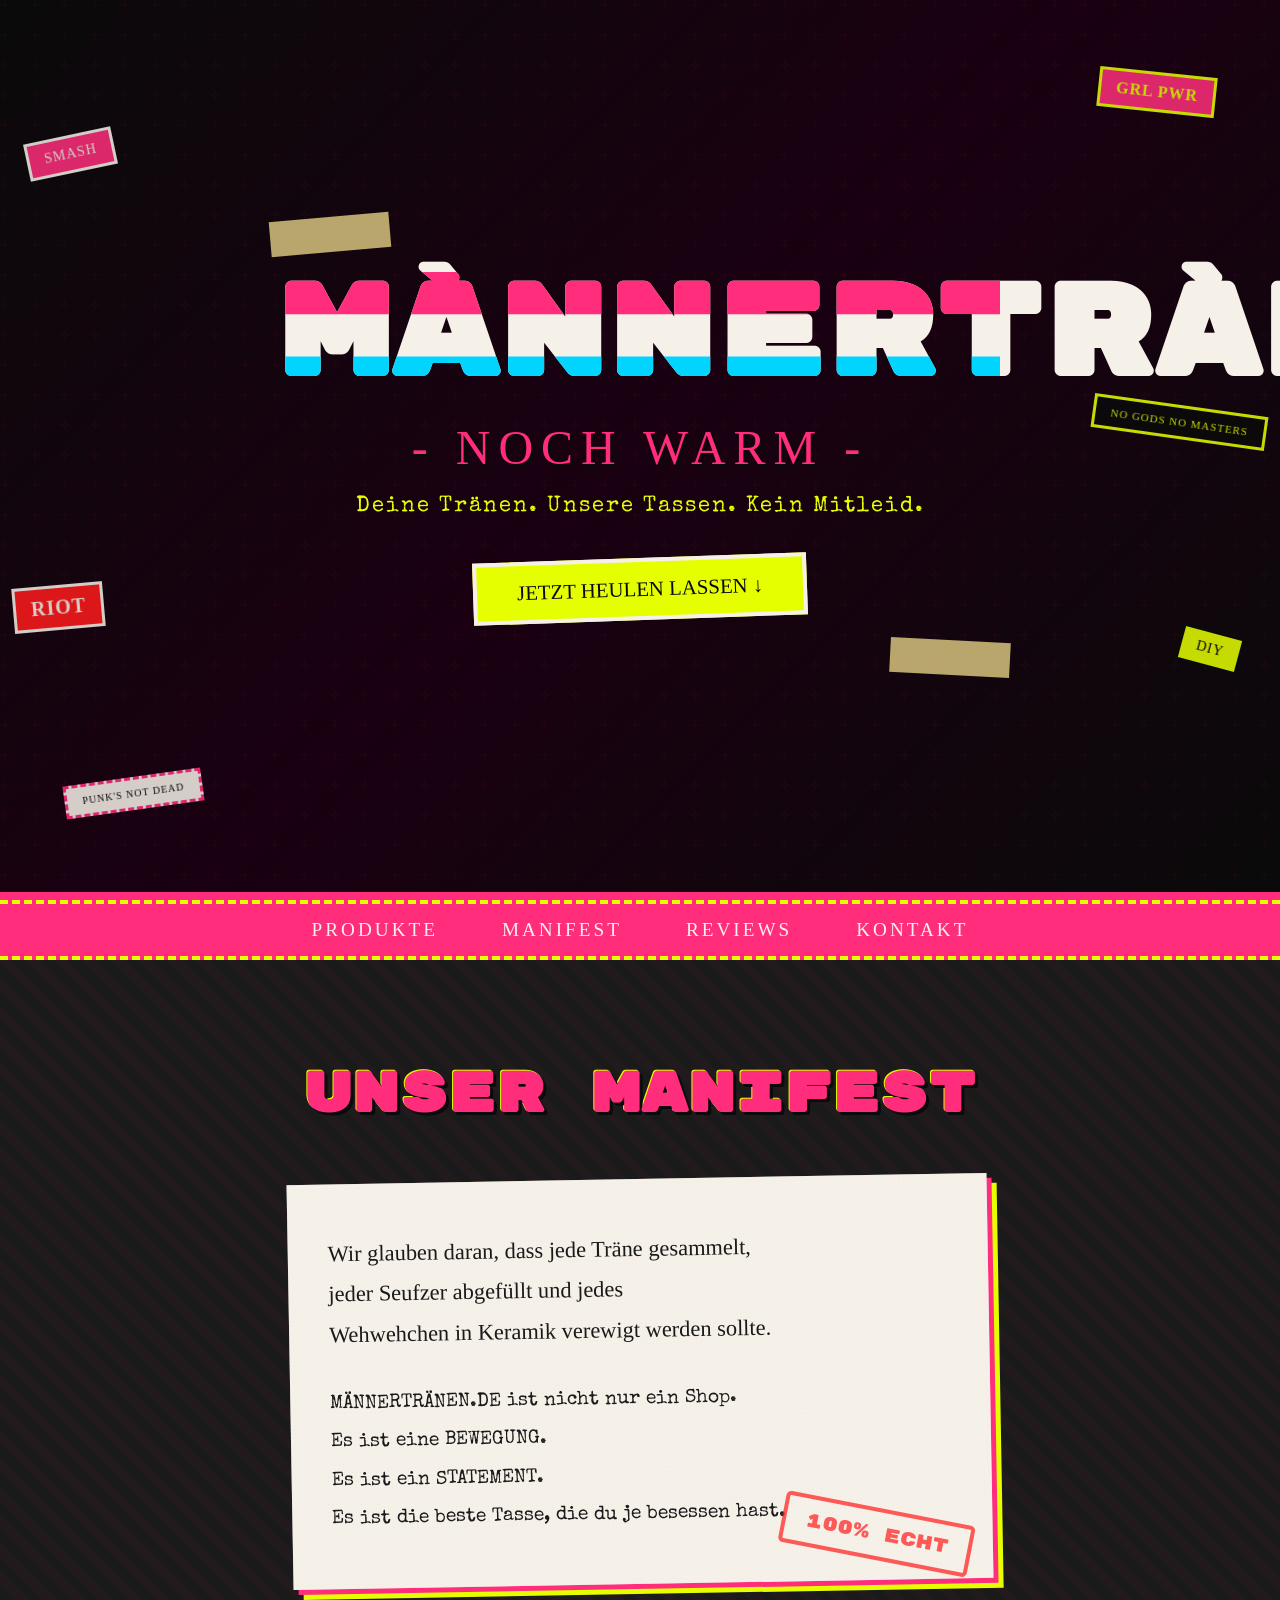
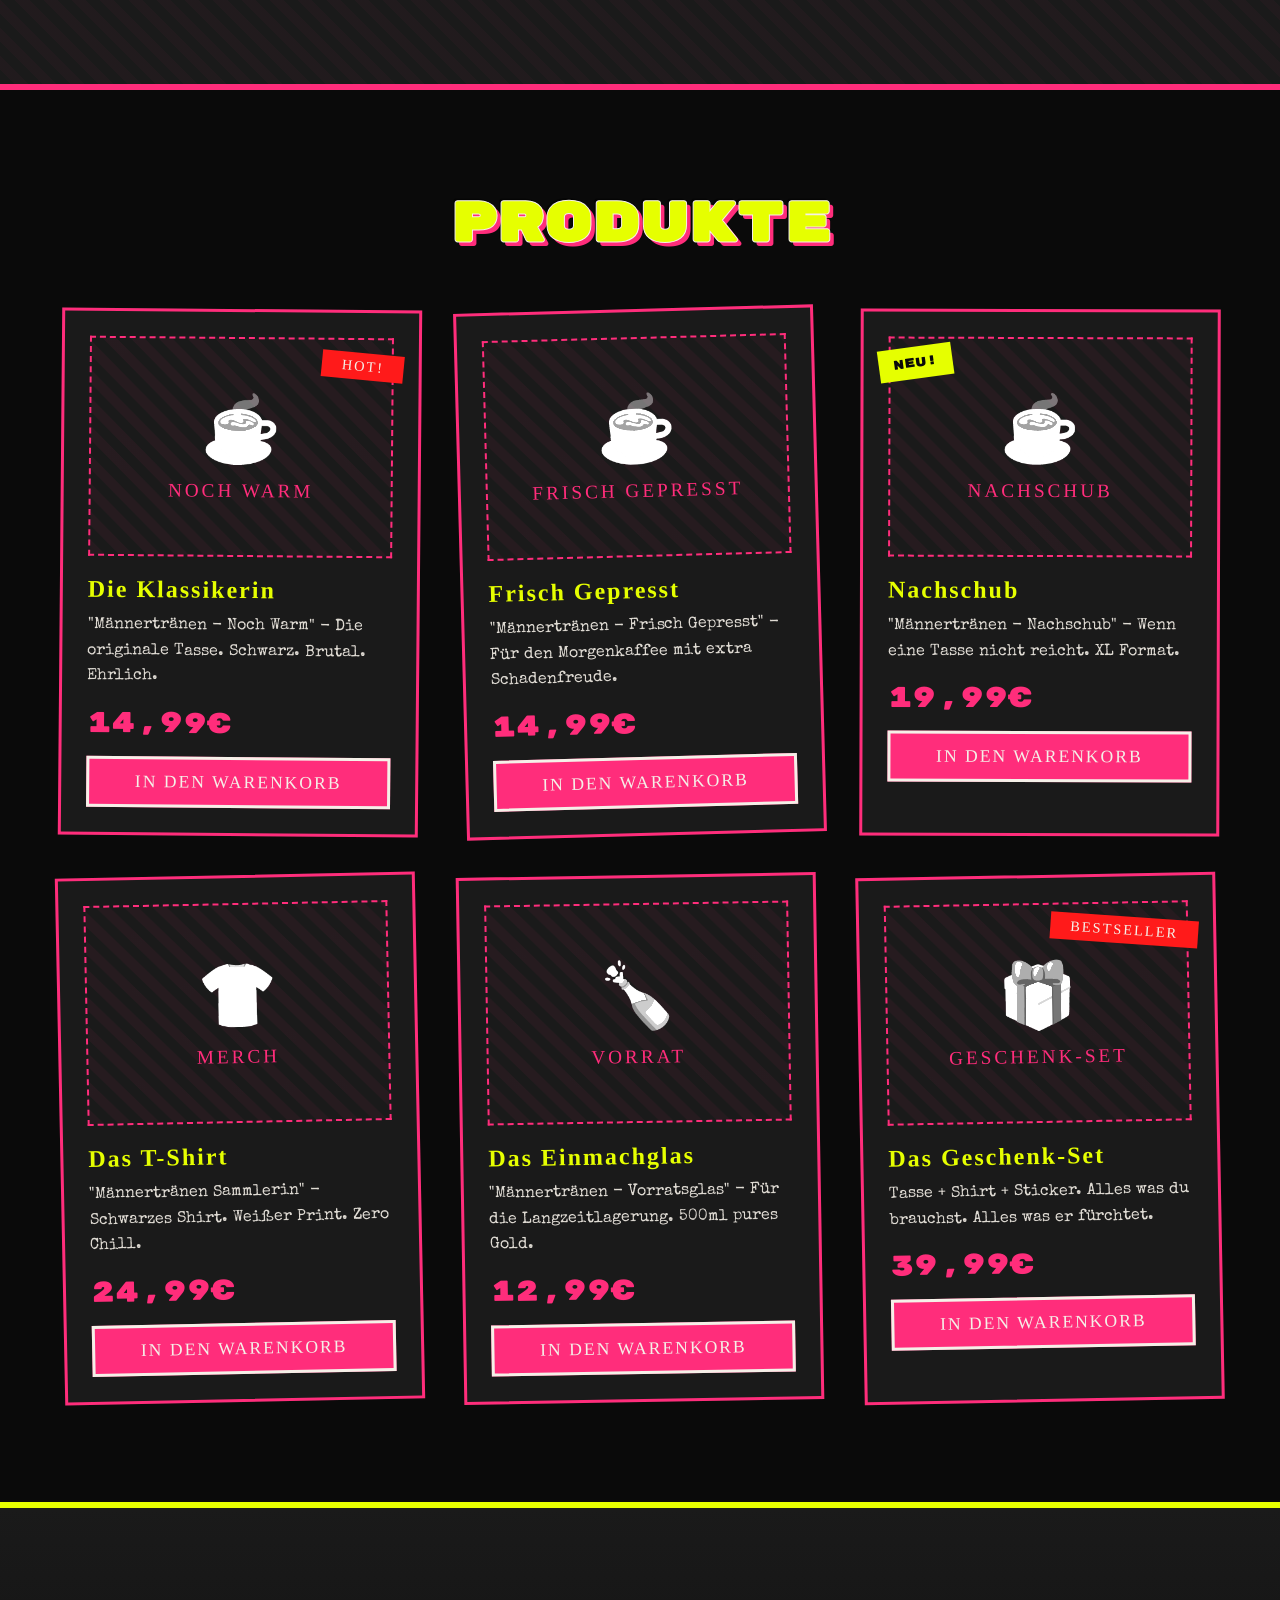
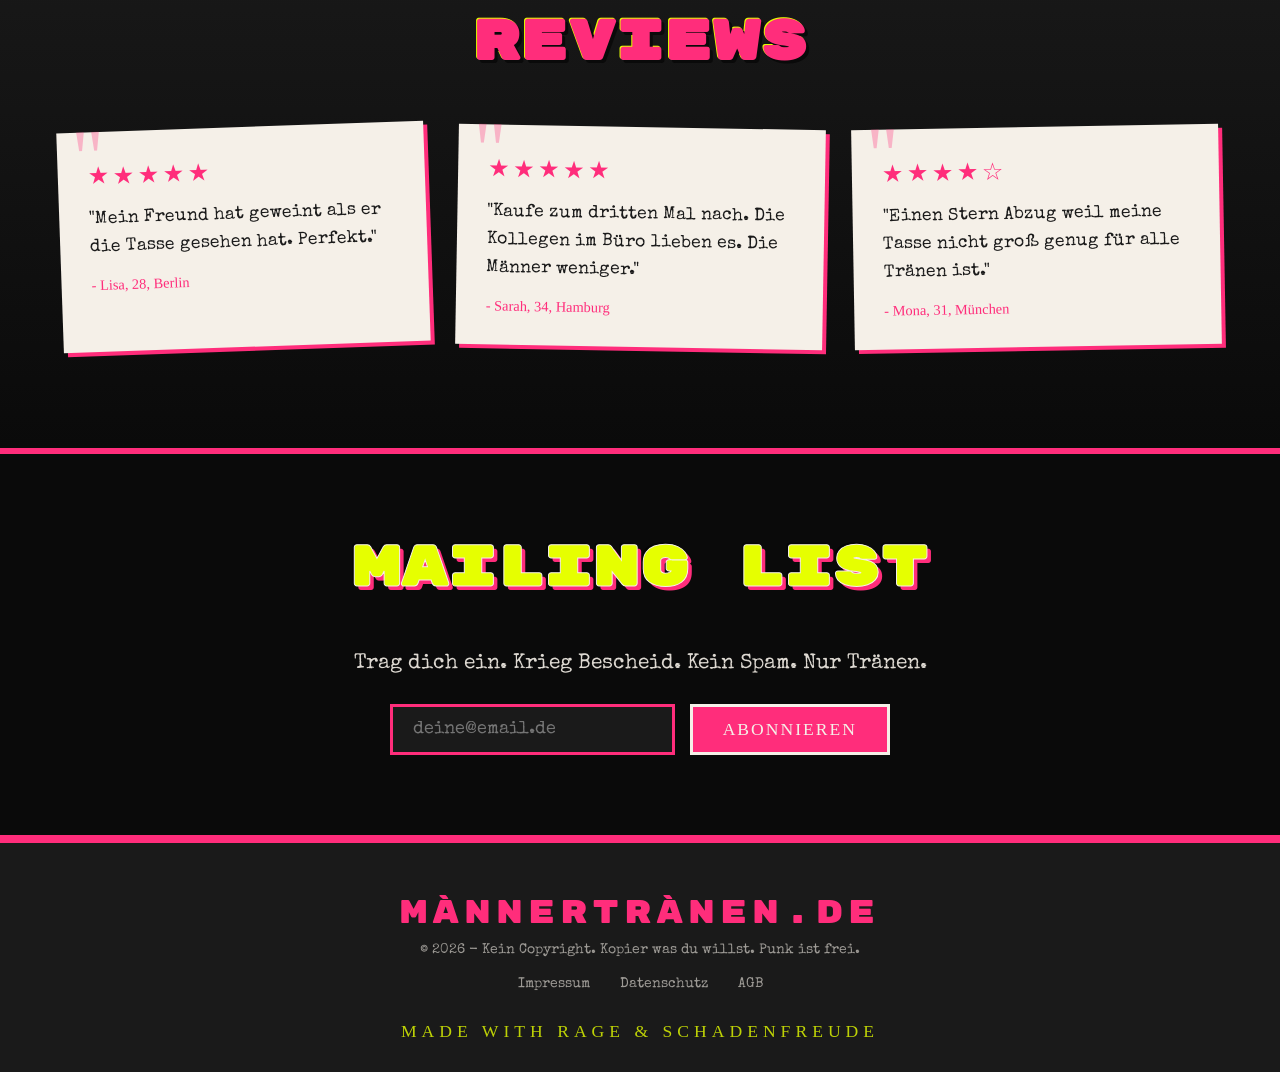
==== index.html @ 4036cd53 "Add Männertränen.de punk/Riot Grrrl style landing page Complete single-page website with: - Glitch-e" ====
<!DOCTYPE html>
<html lang="de">
<head>
    <meta charset="UTF-8">
    <meta name="viewport" content="width=device-width, initial-scale=1.0">
    <title>MÄNNERTRÄNEN.DE - Noch Warm</title>
    <link rel="stylesheet" href="style.css">
    <link rel="preconnect" href="https://fonts.googleapis.com">
    <link rel="preconnect" href="https://fonts.gstatic.com" crossorigin>
    <link href="https://fonts.googleapis.com/css2?family=Permanent+Marker&family=Special+Elite&family=Rubik+Mono+One&display=swap" rel="stylesheet">
</head>
<body>
    <!-- RIOT GRRRL ZINE-STYLE STICKERS scattered around -->
    <div class="sticker sticker-1" aria-hidden="true">SMASH</div>
    <div class="sticker sticker-2" aria-hidden="true">NO GODS NO MASTERS</div>
    <div class="sticker sticker-3" aria-hidden="true">RIOT</div>
    <div class="sticker sticker-4" aria-hidden="true">DIY</div>
    <div class="sticker sticker-5" aria-hidden="true">PUNK'S NOT DEAD</div>
    <div class="sticker sticker-6" aria-hidden="true">GRL PWR</div>

    <!-- HEADER -->
    <header class="hero">
        <div class="hero-inner">
            <div class="tape tape-left" aria-hidden="true"></div>
            <div class="tape tape-right" aria-hidden="true"></div>
            <h1 class="glitch" data-text="MÄNNERTRÄNEN">MÄNNERTRÄNEN</h1>
            <p class="tagline">- NOCH WARM -</p>
            <p class="subtitle">Deine Tränen. Unsere Tassen. Kein Mitleid.</p>
            <a href="#produkte" class="cta-btn">JETZT HEULEN LASSEN &darr;</a>
        </div>
    </header>

    <!-- NAV -->
    <nav class="punk-nav">
        <ul>
            <li><a href="#produkte">PRODUKTE</a></li>
            <li><a href="#manifest">MANIFEST</a></li>
            <li><a href="#reviews">REVIEWS</a></li>
            <li><a href="#kontakt">KONTAKT</a></li>
        </ul>
    </nav>

    <!-- MANIFEST -->
    <section id="manifest" class="manifest-section">
        <div class="container">
            <h2 class="section-title torn">UNSER MANIFEST</h2>
            <div class="zine-page">
                <p class="handwritten">Wir glauben daran, dass jede Träne gesammelt,<br>
                jeder Seufzer abgefüllt und jedes<br>
                Wehwehchen in Keramik verewigt werden sollte.</p>
                <p class="typewriter">MÄNNERTRÄNEN.DE ist nicht nur ein Shop.<br>
                Es ist eine BEWEGUNG.<br>
                Es ist ein STATEMENT.<br>
                Es ist die beste Tasse, die du je besessen hast.</p>
                <div class="stamp" aria-hidden="true">100% ECHT</div>
            </div>
        </div>
    </section>

    <!-- PRODUKTE -->
    <section id="produkte" class="products-section">
        <div class="container">
            <h2 class="section-title spray">PRODUKTE</h2>
            <div class="product-grid">

                <!-- Product 1 -->
                <div class="product-card">
                    <div class="product-img-wrapper">
                        <div class="product-placeholder mug-1">
                            <span class="mug-icon">&#9749;</span>
                            <span class="mug-label">NOCH WARM</span>
                        </div>
                        <div class="sold-tape" aria-hidden="true">HOT!</div>
                    </div>
                    <h3>Die Klassikerin</h3>
                    <p class="product-desc">"Männertränen - Noch Warm" - Die originale Tasse. Schwarz. Brutal. Ehrlich.</p>
                    <p class="price">14,99&euro;</p>
                    <button class="buy-btn">IN DEN WARENKORB</button>
                </div>

                <!-- Product 2 -->
                <div class="product-card">
                    <div class="product-img-wrapper">
                        <div class="product-placeholder mug-2">
                            <span class="mug-icon">&#9749;</span>
                            <span class="mug-label">FRISCH GEPRESST</span>
                        </div>
                    </div>
                    <h3>Frisch Gepresst</h3>
                    <p class="product-desc">"Männertränen - Frisch Gepresst" - Für den Morgenkaffee mit extra Schadenfreude.</p>
                    <p class="price">14,99&euro;</p>
                    <button class="buy-btn">IN DEN WARENKORB</button>
                </div>

                <!-- Product 3 -->
                <div class="product-card">
                    <div class="product-img-wrapper">
                        <div class="product-placeholder mug-3">
                            <span class="mug-icon">&#9749;</span>
                            <span class="mug-label">NACHSCHUB</span>
                        </div>
                        <div class="new-badge" aria-hidden="true">NEU!</div>
                    </div>
                    <h3>Nachschub</h3>
                    <p class="product-desc">"Männertränen - Nachschub" - Wenn eine Tasse nicht reicht. XL Format.</p>
                    <p class="price">19,99&euro;</p>
                    <button class="buy-btn">IN DEN WARENKORB</button>
                </div>

                <!-- Product 4 -->
                <div class="product-card">
                    <div class="product-img-wrapper">
                        <div class="product-placeholder mug-4">
                            <span class="mug-icon">&#128085;</span>
                            <span class="mug-label">MERCH</span>
                        </div>
                    </div>
                    <h3>Das T-Shirt</h3>
                    <p class="product-desc">"Männertränen Sammlerin" - Schwarzes Shirt. Weißer Print. Zero Chill.</p>
                    <p class="price">24,99&euro;</p>
                    <button class="buy-btn">IN DEN WARENKORB</button>
                </div>

                <!-- Product 5 -->
                <div class="product-card">
                    <div class="product-img-wrapper">
                        <div class="product-placeholder mug-5">
                            <span class="mug-icon">&#127870;</span>
                            <span class="mug-label">VORRAT</span>
                        </div>
                    </div>
                    <h3>Das Einmachglas</h3>
                    <p class="product-desc">"Männertränen - Vorratsglas" - Für die Langzeitlagerung. 500ml pures Gold.</p>
                    <p class="price">12,99&euro;</p>
                    <button class="buy-btn">IN DEN WARENKORB</button>
                </div>

                <!-- Product 6 -->
                <div class="product-card">
                    <div class="product-img-wrapper">
                        <div class="product-placeholder mug-6">
                            <span class="mug-icon">&#127873;</span>
                            <span class="mug-label">GESCHENK-SET</span>
                        </div>
                        <div class="sold-tape" aria-hidden="true">BESTSELLER</div>
                    </div>
                    <h3>Das Geschenk-Set</h3>
                    <p class="product-desc">Tasse + Shirt + Sticker. Alles was du brauchst. Alles was er fürchtet.</p>
                    <p class="price">39,99&euro;</p>
                    <button class="buy-btn">IN DEN WARENKORB</button>
                </div>

            </div>
        </div>
    </section>

    <!-- REVIEWS -->
    <section id="reviews" class="reviews-section">
        <div class="container">
            <h2 class="section-title torn">REVIEWS</h2>
            <div class="reviews-grid">
                <div class="review-card">
                    <div class="review-stars">&#9733;&#9733;&#9733;&#9733;&#9733;</div>
                    <p class="review-text">"Mein Freund hat geweint als er die Tasse gesehen hat. Perfekt."</p>
                    <p class="review-author">- Lisa, 28, Berlin</p>
                </div>
                <div class="review-card">
                    <div class="review-stars">&#9733;&#9733;&#9733;&#9733;&#9733;</div>
                    <p class="review-text">"Kaufe zum dritten Mal nach. Die Kollegen im Büro lieben es. Die Männer weniger."</p>
                    <p class="review-author">- Sarah, 34, Hamburg</p>
                </div>
                <div class="review-card">
                    <div class="review-stars">&#9733;&#9733;&#9733;&#9733;&#9734;</div>
                    <p class="review-text">"Einen Stern Abzug weil meine Tasse nicht groß genug für alle Tränen ist."</p>
                    <p class="review-author">- Mona, 31, München</p>
                </div>
            </div>
        </div>
    </section>

    <!-- NEWSLETTER / KONTAKT -->
    <section id="kontakt" class="contact-section">
        <div class="container">
            <h2 class="section-title spray">MAILING LIST</h2>
            <p class="contact-text">Trag dich ein. Krieg Bescheid. Kein Spam. Nur Tränen.</p>
            <form class="newsletter-form" onsubmit="event.preventDefault(); alert('Willkommen im Club der Tränensammlerinnen!');">
                <input type="email" placeholder="deine@email.de" required>
                <button type="submit" class="buy-btn">ABONNIEREN</button>
            </form>
        </div>
    </section>

    <!-- FOOTER -->
    <footer class="punk-footer">
        <div class="container">
            <p class="footer-logo">MÄNNERTRÄNEN.DE</p>
            <p class="footer-copy">&copy; 2026 - Kein Copyright. Kopier was du willst. Punk ist frei.</p>
            <div class="footer-links">
                <a href="#">Impressum</a>
                <a href="#">Datenschutz</a>
                <a href="#">AGB</a>
            </div>
            <p class="footer-slogan">MADE WITH RAGE & SCHADENFREUDE</p>
        </div>
    </footer>

    <script src="script.js"></script>
</body>
</html>
---- style.css ----
/* ======================================
   MÄNNERTRÄNEN.DE - RIOT GRRRL / PUNK STYLE
   ====================================== */

/* --- RESET & BASE --- */
*, *::before, *::after {
    margin: 0;
    padding: 0;
    box-sizing: border-box;
}

:root {
    --black: #0a0a0a;
    --white: #f5f0e8;
    --hot-pink: #ff2d7b;
    --neon-yellow: #e6ff00;
    --electric-blue: #00d4ff;
    --red: #ff1a1a;
    --paper: #f5f0e8;
    --ink: #1a1a1a;
    --tape-color: rgba(255, 235, 150, 0.7);
}

html {
    scroll-behavior: smooth;
}

body {
    font-family: 'Special Elite', 'Courier New', monospace;
    background-color: var(--black);
    color: var(--white);
    overflow-x: hidden;
    cursor: crosshair;
    background-image:
        repeating-linear-gradient(
            0deg,
            transparent,
            transparent 50px,
            rgba(255, 255, 255, 0.015) 50px,
            rgba(255, 255, 255, 0.015) 51px
        ),
        repeating-linear-gradient(
            90deg,
            transparent,
            transparent 50px,
            rgba(255, 255, 255, 0.015) 50px,
            rgba(255, 255, 255, 0.015) 51px
        );
}

.container {
    max-width: 1200px;
    margin: 0 auto;
    padding: 0 20px;
}

/* --- SCATTERED STICKERS --- */
.sticker {
    position: fixed;
    font-family: 'Permanent Marker', cursive;
    font-size: 14px;
    padding: 8px 15px;
    z-index: 1000;
    pointer-events: none;
    transform: rotate(var(--rot));
    opacity: 0.85;
    text-transform: uppercase;
    letter-spacing: 1px;
}

.sticker-1 {
    top: 15%;
    left: 2%;
    --rot: -12deg;
    background: var(--hot-pink);
    color: var(--white);
    border: 3px solid var(--white);
}

.sticker-2 {
    top: 45%;
    right: 1%;
    --rot: 8deg;
    background: var(--black);
    color: var(--neon-yellow);
    border: 3px solid var(--neon-yellow);
    font-size: 11px;
}

.sticker-3 {
    bottom: 30%;
    left: 1%;
    --rot: -5deg;
    background: var(--red);
    color: var(--white);
    border: 3px solid var(--white);
    font-size: 20px;
    font-weight: bold;
}

.sticker-4 {
    top: 70%;
    right: 3%;
    --rot: 15deg;
    background: var(--neon-yellow);
    color: var(--black);
    border: 3px solid var(--black);
}

.sticker-5 {
    bottom: 10%;
    left: 5%;
    --rot: -8deg;
    background: var(--white);
    color: var(--black);
    border: 3px dashed var(--hot-pink);
    font-size: 10px;
}

.sticker-6 {
    top: 8%;
    right: 5%;
    --rot: 6deg;
    background: var(--hot-pink);
    color: var(--neon-yellow);
    border: 3px solid var(--neon-yellow);
    font-size: 16px;
    font-weight: bold;
}

@media (max-width: 768px) {
    .sticker {
        display: none;
    }
}

/* --- HERO --- */
.hero {
    min-height: 100vh;
    display: flex;
    align-items: center;
    justify-content: center;
    text-align: center;
    position: relative;
    background:
        linear-gradient(135deg, var(--black) 0%, #1a0011 50%, var(--black) 100%);
    border-bottom: 8px solid var(--hot-pink);
}

.hero::before {
    content: '';
    position: absolute;
    top: 0;
    left: 0;
    right: 0;
    bottom: 0;
    background-image: url("data:image/svg+xml,%3Csvg width='60' height='60' viewBox='0 0 60 60' xmlns='http://www.w3.org/2000/svg'%3E%3Cg fill='none' fill-rule='evenodd'%3E%3Cg fill='%23ff2d7b' fill-opacity='0.06'%3E%3Cpath d='M36 34v-4h-2v4h-4v2h4v4h2v-4h4v-2h-4zm0-30V0h-2v4h-4v2h4v4h2V6h4V4h-4zM6 34v-4H4v4H0v2h4v4h2v-4h4v-2H6zM6 4V0H4v4H0v2h4v4h2V6h4V4H6z'/%3E%3C/g%3E%3C/g%3E%3C/svg%3E");
    opacity: 0.5;
}

.hero-inner {
    position: relative;
    z-index: 2;
    padding: 40px;
    max-width: 800px;
}

/* Tape decoration */
.tape {
    position: absolute;
    width: 120px;
    height: 35px;
    background: var(--tape-color);
    z-index: 3;
}

.tape-left {
    top: -15px;
    left: 30px;
    transform: rotate(-5deg);
}

.tape-right {
    bottom: -15px;
    right: 30px;
    transform: rotate(3deg);
}

/* Glitch effect for main title */
.glitch {
    font-family: 'Rubik Mono One', monospace;
    font-size: clamp(3rem, 10vw, 8rem);
    color: var(--white);
    text-transform: uppercase;
    position: relative;
    line-height: 1;
    margin-bottom: 20px;
    animation: glitch-shake 3s infinite;
}

.glitch::before,
.glitch::after {
    content: attr(data-text);
    position: absolute;
    top: 0;
    left: 0;
    width: 100%;
    height: 100%;
}

.glitch::before {
    color: var(--hot-pink);
    animation: glitch-1 2s infinite linear;
    clip-path: polygon(0 0, 100% 0, 100% 33%, 0 33%);
}

.glitch::after {
    color: var(--electric-blue);
    animation: glitch-2 2s infinite linear;
    clip-path: polygon(0 66%, 100% 66%, 100% 100%, 0 100%);
}

@keyframes glitch-shake {
    0%, 93%, 100% { transform: translate(0); }
    94% { transform: translate(-3px, 2px); }
    95% { transform: translate(3px, -2px); }
    96% { transform: translate(-2px, -1px); }
    97% { transform: translate(2px, 1px); }
}

@keyframes glitch-1 {
    0%, 89%, 100% { transform: translate(0); }
    90% { transform: translate(-4px, -2px); }
    92% { transform: translate(4px, 2px); }
    94% { transform: translate(-2px, 1px); }
}

@keyframes glitch-2 {
    0%, 91%, 100% { transform: translate(0); }
    92% { transform: translate(3px, 1px); }
    94% { transform: translate(-3px, -1px); }
    96% { transform: translate(2px, -2px); }
}

.tagline {
    font-family: 'Permanent Marker', cursive;
    font-size: clamp(1.5rem, 5vw, 3rem);
    color: var(--hot-pink);
    letter-spacing: 8px;
    margin-bottom: 20px;
    text-shadow: 3px 3px 0 var(--black);
}

.subtitle {
    font-family: 'Special Elite', monospace;
    font-size: clamp(1rem, 2.5vw, 1.4rem);
    color: var(--neon-yellow);
    margin-bottom: 40px;
    letter-spacing: 2px;
}

.cta-btn {
    display: inline-block;
    font-family: 'Permanent Marker', cursive;
    font-size: 1.3rem;
    color: var(--black);
    background: var(--neon-yellow);
    padding: 15px 40px;
    text-decoration: none;
    border: 4px solid var(--white);
    transform: rotate(-2deg);
    transition: all 0.2s ease;
    position: relative;
}

.cta-btn:hover {
    background: var(--hot-pink);
    color: var(--white);
    transform: rotate(1deg) scale(1.05);
    border-color: var(--neon-yellow);
}

/* --- PUNK NAV --- */
.punk-nav {
    background: var(--hot-pink);
    border-top: 4px dashed var(--neon-yellow);
    border-bottom: 4px dashed var(--neon-yellow);
    padding: 15px 0;
    position: sticky;
    top: 0;
    z-index: 999;
}

.punk-nav ul {
    display: flex;
    justify-content: center;
    gap: 30px;
    list-style: none;
    flex-wrap: wrap;
}

.punk-nav a {
    font-family: 'Permanent Marker', cursive;
    font-size: 1.2rem;
    color: var(--white);
    text-decoration: none;
    letter-spacing: 3px;
    padding: 5px 15px;
    border: 2px solid transparent;
    transition: all 0.2s;
}

.punk-nav a:hover {
    border: 2px solid var(--neon-yellow);
    background: var(--black);
    transform: rotate(-3deg);
}

/* --- SECTION TITLES --- */
.section-title {
    font-family: 'Rubik Mono One', monospace;
    font-size: clamp(2rem, 5vw, 3.5rem);
    text-align: center;
    margin-bottom: 50px;
    text-transform: uppercase;
    position: relative;
    display: inline-block;
    width: 100%;
}

.section-title.torn {
    color: var(--hot-pink);
    text-shadow:
        3px 3px 0 var(--black),
        -1px -1px 0 var(--neon-yellow);
}

.section-title.spray {
    color: var(--neon-yellow);
    text-shadow:
        4px 4px 0 var(--hot-pink),
        -2px -2px 0 rgba(0, 0, 0, 0.5);
    -webkit-text-stroke: 1px var(--white);
}

/* --- MANIFEST SECTION --- */
.manifest-section {
    padding: 100px 0;
    background: var(--ink);
    position: relative;
    border-bottom: 6px solid var(--hot-pink);
}

.manifest-section::before {
    content: '';
    position: absolute;
    top: 0;
    left: 0;
    right: 0;
    bottom: 0;
    background: repeating-linear-gradient(
        45deg,
        transparent,
        transparent 10px,
        rgba(255, 45, 123, 0.03) 10px,
        rgba(255, 45, 123, 0.03) 20px
    );
}

.zine-page {
    max-width: 700px;
    margin: 0 auto;
    background: var(--paper);
    color: var(--ink);
    padding: 50px 40px;
    position: relative;
    transform: rotate(-1deg);
    box-shadow:
        5px 5px 0 var(--hot-pink),
        10px 10px 0 var(--neon-yellow);
}

.zine-page::before {
    content: '';
    position: absolute;
    top: 0;
    left: 0;
    right: 0;
    bottom: 0;
    background: url("data:image/svg+xml,%3Csvg xmlns='http://www.w3.org/2000/svg' width='4' height='4'%3E%3Crect width='4' height='4' fill='%23f5f0e8'/%3E%3Crect width='1' height='1' fill='%23e8e3db'/%3E%3C/svg%3E");
    opacity: 0.5;
}

.handwritten {
    font-family: 'Permanent Marker', cursive;
    font-size: 1.4rem;
    line-height: 1.8;
    margin-bottom: 30px;
    position: relative;
    z-index: 1;
    color: var(--ink);
}

.typewriter {
    font-family: 'Special Elite', monospace;
    font-size: 1.2rem;
    line-height: 2;
    position: relative;
    z-index: 1;
    color: var(--ink);
}

.stamp {
    position: absolute;
    bottom: 20px;
    right: 20px;
    font-family: 'Rubik Mono One', monospace;
    font-size: 1.2rem;
    color: var(--red);
    border: 4px solid var(--red);
    padding: 10px 20px;
    transform: rotate(12deg);
    opacity: 0.7;
    border-radius: 5px;
    z-index: 2;
}

/* --- PRODUCTS SECTION --- */
.products-section {
    padding: 100px 0;
    background: var(--black);
    position: relative;
}

.product-grid {
    display: grid;
    grid-template-columns: repeat(auto-fill, minmax(320px, 1fr));
    gap: 40px;
}

.product-card {
    background: var(--ink);
    border: 3px solid var(--hot-pink);
    padding: 25px;
    position: relative;
    transition: all 0.3s ease;
    transform: rotate(var(--card-rot, 0deg));
}

.product-card:nth-child(odd) {
    --card-rot: -1deg;
}

.product-card:nth-child(even) {
    --card-rot: 1deg;
}

.product-card:hover {
    transform: rotate(0deg) scale(1.03);
    border-color: var(--neon-yellow);
    box-shadow:
        0 0 20px rgba(255, 45, 123, 0.3),
        0 0 40px rgba(255, 45, 123, 0.1);
}

.product-img-wrapper {
    position: relative;
    margin-bottom: 20px;
}

.product-placeholder {
    height: 220px;
    display: flex;
    flex-direction: column;
    align-items: center;
    justify-content: center;
    border: 2px dashed var(--hot-pink);
    background: repeating-linear-gradient(
        45deg,
        rgba(255, 45, 123, 0.05),
        rgba(255, 45, 123, 0.05) 10px,
        transparent 10px,
        transparent 20px
    );
}

.mug-icon {
    font-size: 4rem;
    margin-bottom: 10px;
    filter: grayscale(1) brightness(2);
}

.mug-label {
    font-family: 'Permanent Marker', cursive;
    font-size: 1.2rem;
    color: var(--hot-pink);
    letter-spacing: 3px;
}

.sold-tape {
    position: absolute;
    top: 15px;
    right: -10px;
    background: var(--red);
    color: var(--white);
    font-family: 'Permanent Marker', cursive;
    font-size: 0.9rem;
    padding: 5px 20px;
    transform: rotate(5deg);
    letter-spacing: 2px;
}

.new-badge {
    position: absolute;
    top: 10px;
    left: -10px;
    background: var(--neon-yellow);
    color: var(--black);
    font-family: 'Rubik Mono One', monospace;
    font-size: 0.8rem;
    padding: 8px 15px;
    transform: rotate(-8deg);
}

.product-card h3 {
    font-family: 'Permanent Marker', cursive;
    font-size: 1.5rem;
    color: var(--neon-yellow);
    margin-bottom: 10px;
    letter-spacing: 2px;
}

.product-desc {
    font-family: 'Special Elite', monospace;
    font-size: 1rem;
    color: var(--white);
    margin-bottom: 15px;
    line-height: 1.6;
    opacity: 0.9;
}

.price {
    font-family: 'Rubik Mono One', monospace;
    font-size: 1.8rem;
    color: var(--hot-pink);
    margin-bottom: 15px;
}

.buy-btn {
    font-family: 'Permanent Marker', cursive;
    font-size: 1.1rem;
    background: var(--hot-pink);
    color: var(--white);
    border: 3px solid var(--white);
    padding: 12px 30px;
    cursor: pointer;
    letter-spacing: 2px;
    transition: all 0.2s ease;
    width: 100%;
    text-transform: uppercase;
}

.buy-btn:hover {
    background: var(--neon-yellow);
    color: var(--black);
    border-color: var(--hot-pink);
    transform: scale(1.05);
}

/* --- REVIEWS SECTION --- */
.reviews-section {
    padding: 100px 0;
    background: linear-gradient(180deg, var(--ink) 0%, var(--black) 100%);
    border-top: 6px solid var(--neon-yellow);
    border-bottom: 6px solid var(--hot-pink);
}

.reviews-grid {
    display: grid;
    grid-template-columns: repeat(auto-fill, minmax(300px, 1fr));
    gap: 30px;
}

.review-card {
    background: var(--paper);
    color: var(--ink);
    padding: 30px;
    position: relative;
    transform: rotate(var(--review-rot, 0deg));
    box-shadow: 4px 4px 0 var(--hot-pink);
}

.review-card:nth-child(1) { --review-rot: -2deg; }
.review-card:nth-child(2) { --review-rot: 1deg; }
.review-card:nth-child(3) { --review-rot: -1deg; }

.review-card::before {
    content: '"';
    position: absolute;
    top: -15px;
    left: 15px;
    font-family: 'Permanent Marker', cursive;
    font-size: 5rem;
    color: var(--hot-pink);
    opacity: 0.3;
    line-height: 1;
}

.review-stars {
    font-size: 1.5rem;
    color: var(--hot-pink);
    margin-bottom: 15px;
    letter-spacing: 3px;
}

.review-text {
    font-family: 'Special Elite', monospace;
    font-size: 1.1rem;
    line-height: 1.6;
    margin-bottom: 15px;
    color: var(--ink);
    position: relative;
    z-index: 1;
}

.review-author {
    font-family: 'Permanent Marker', cursive;
    font-size: 0.9rem;
    color: var(--hot-pink);
}

/* --- CONTACT / NEWSLETTER --- */
.contact-section {
    padding: 80px 0;
    background: var(--black);
    text-align: center;
}

.contact-text {
    font-family: 'Special Elite', monospace;
    font-size: 1.3rem;
    margin-bottom: 30px;
    color: var(--white);
    opacity: 0.9;
}

.newsletter-form {
    display: flex;
    justify-content: center;
    gap: 15px;
    flex-wrap: wrap;
    max-width: 500px;
    margin: 0 auto;
}

.newsletter-form input[type="email"] {
    font-family: 'Special Elite', monospace;
    font-size: 1.1rem;
    padding: 12px 20px;
    background: var(--ink);
    color: var(--white);
    border: 3px solid var(--hot-pink);
    flex: 1;
    min-width: 250px;
    outline: none;
}

.newsletter-form input[type="email"]:focus {
    border-color: var(--neon-yellow);
    box-shadow: 0 0 10px rgba(230, 255, 0, 0.3);
}

.newsletter-form .buy-btn {
    width: auto;
    flex-shrink: 0;
}

/* --- FOOTER --- */
.punk-footer {
    background: var(--ink);
    border-top: 8px solid var(--hot-pink);
    padding: 50px 0 30px;
    text-align: center;
}

.footer-logo {
    font-family: 'Rubik Mono One', monospace;
    font-size: 2rem;
    color: var(--hot-pink);
    margin-bottom: 10px;
    letter-spacing: 5px;
}

.footer-copy {
    font-family: 'Special Elite', monospace;
    font-size: 0.9rem;
    color: var(--white);
    opacity: 0.6;
    margin-bottom: 20px;
}

.footer-links {
    display: flex;
    justify-content: center;
    gap: 30px;
    margin-bottom: 30px;
}

.footer-links a {
    font-family: 'Special Elite', monospace;
    color: var(--white);
    text-decoration: none;
    opacity: 0.6;
    transition: all 0.2s;
    font-size: 0.9rem;
}

.footer-links a:hover {
    opacity: 1;
    color: var(--neon-yellow);
}

.footer-slogan {
    font-family: 'Permanent Marker', cursive;
    font-size: 1.1rem;
    color: var(--neon-yellow);
    letter-spacing: 5px;
    opacity: 0.8;
}

/* --- ANIMATIONS --- */
@keyframes flicker {
    0%, 100% { opacity: 1; }
    50% { opacity: 0.8; }
    52% { opacity: 1; }
    54% { opacity: 0.6; }
    56% { opacity: 1; }
}

/* --- SCROLLBAR --- */
::-webkit-scrollbar {
    width: 10px;
}

::-webkit-scrollbar-track {
    background: var(--black);
}

::-webkit-scrollbar-thumb {
    background: var(--hot-pink);
    border: 2px solid var(--black);
}

::-webkit-scrollbar-thumb:hover {
    background: var(--neon-yellow);
}

/* --- SELECTION --- */
::selection {
    background: var(--hot-pink);
    color: var(--white);
}

/* --- RESPONSIVE --- */
@media (max-width: 768px) {
    .hero-inner {
        padding: 20px;
    }

    .tape {
        display: none;
    }

    .zine-page {
        transform: rotate(0deg);
        padding: 30px 20px;
    }

    .product-grid {
        grid-template-columns: 1fr;
    }

    .reviews-grid {
        grid-template-columns: 1fr;
    }

    .punk-nav ul {
        gap: 10px;
    }

    .punk-nav a {
        font-size: 0.9rem;
        padding: 5px 10px;
    }
}
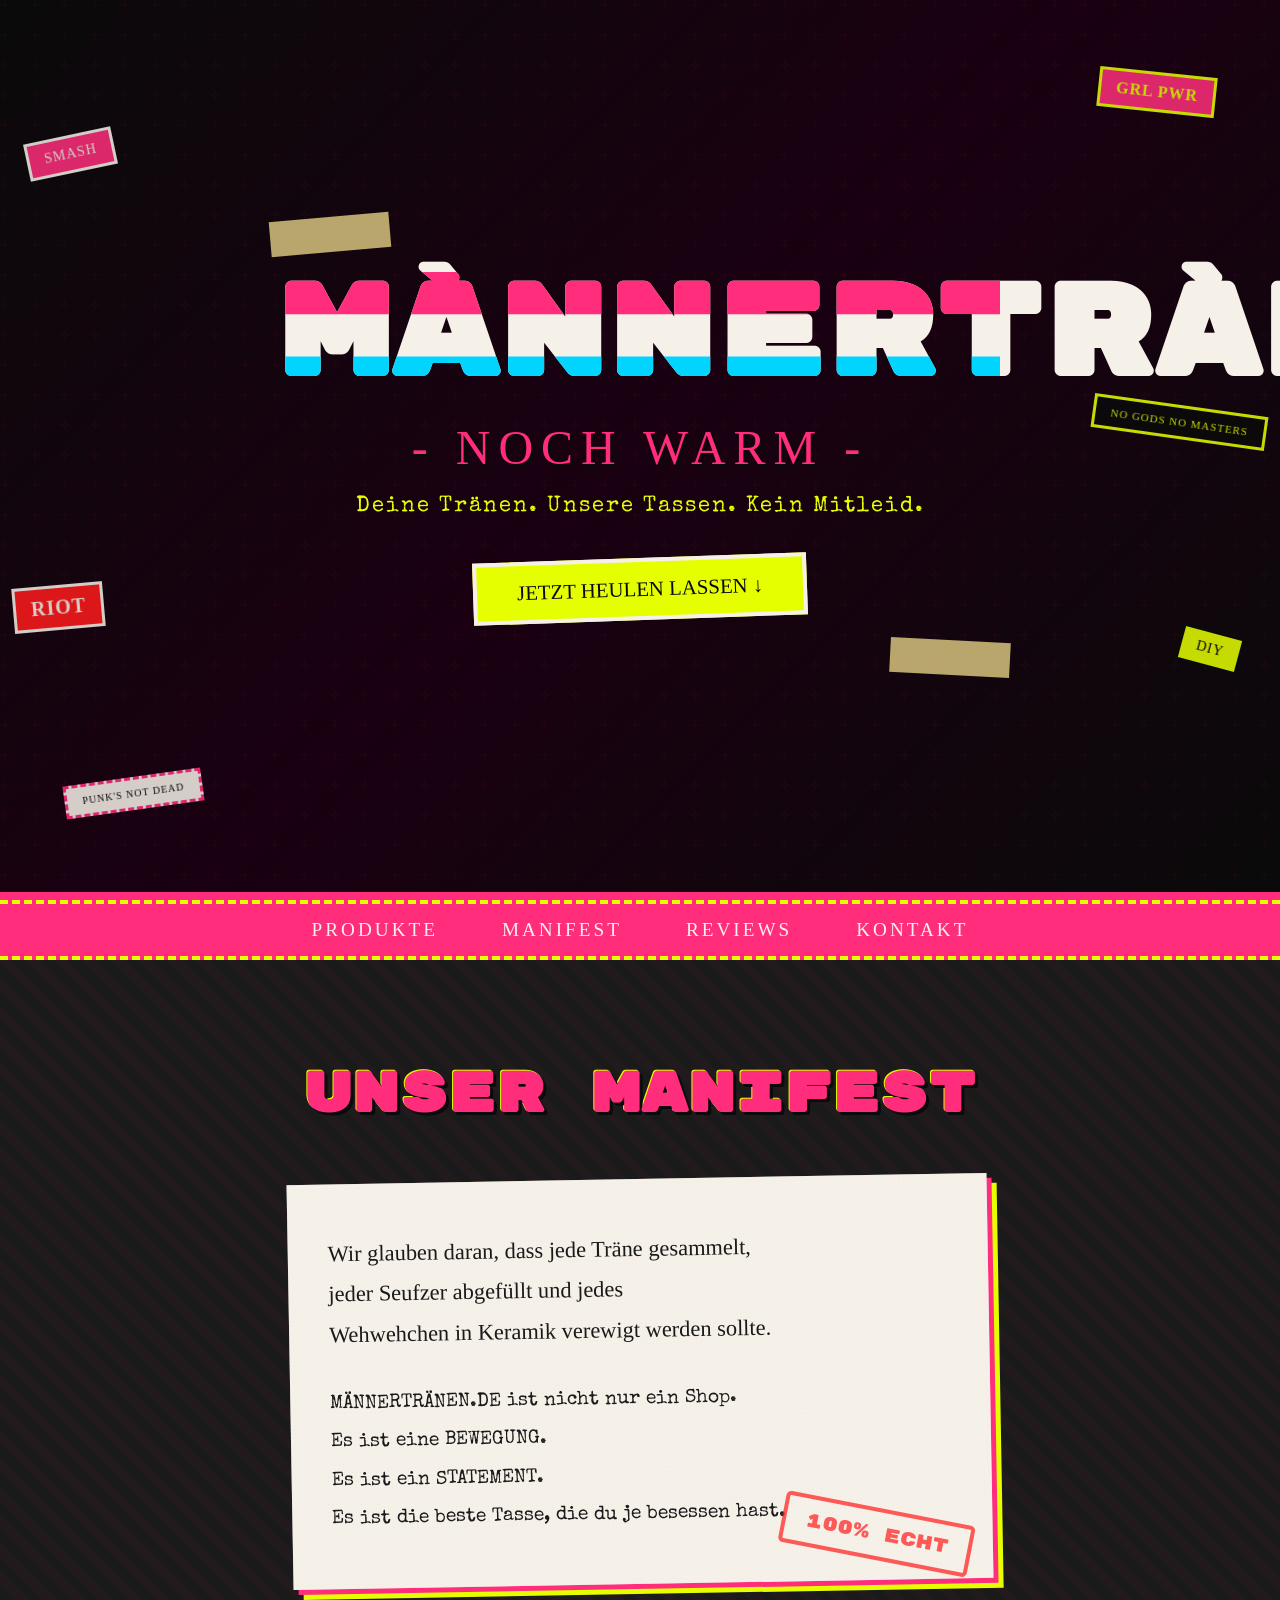
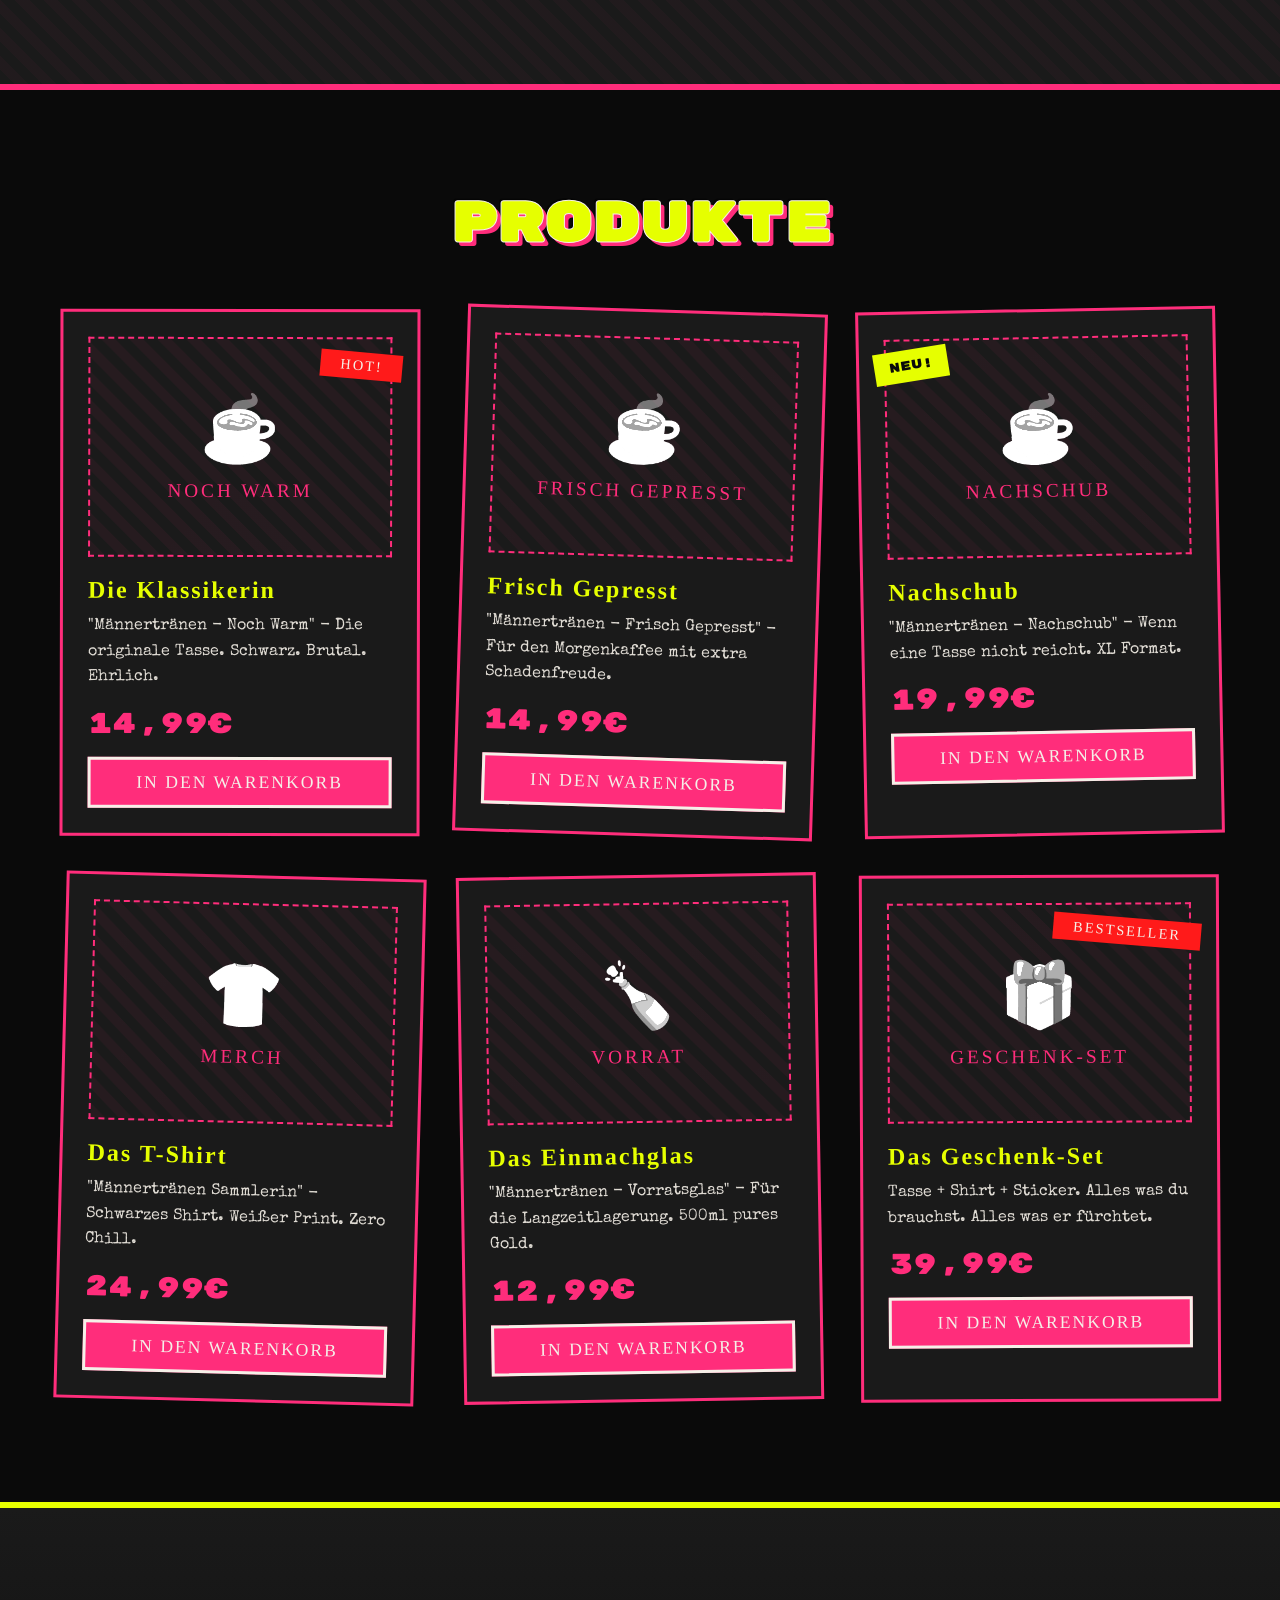
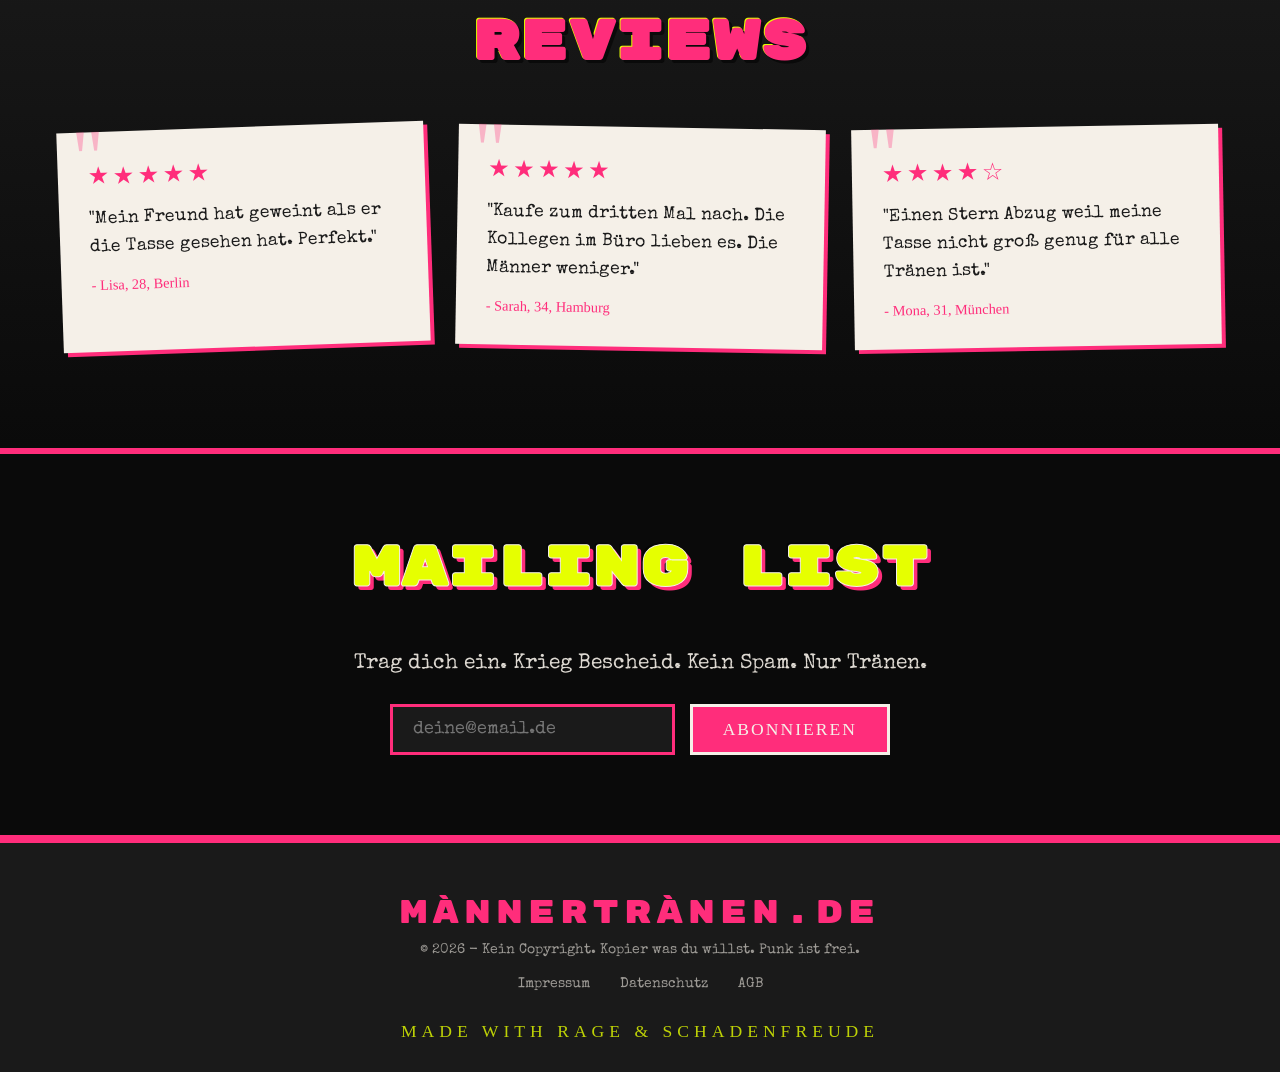
==== commit 465047e3: "Add Impressum and Datenschutzerklaerung pages - Impressum with company info, registration, VAT ID, l" ====
--- a/index.html
+++ b/index.html
@@ -196,8 +196,8 @@
             <p class="footer-logo">MÄNNERTRÄNEN.DE</p>
             <p class="footer-copy">&copy; 2026 - Kein Copyright. Kopier was du willst. Punk ist frei.</p>
             <div class="footer-links">
-                <a href="#">Impressum</a>
-                <a href="#">Datenschutz</a>
+                <a href="impressum.html">Impressum</a>
+                <a href="datenschutz.html">Datenschutz</a>
                 <a href="#">AGB</a>
             </div>
             <p class="footer-slogan">MADE WITH RAGE & SCHADENFREUDE</p>
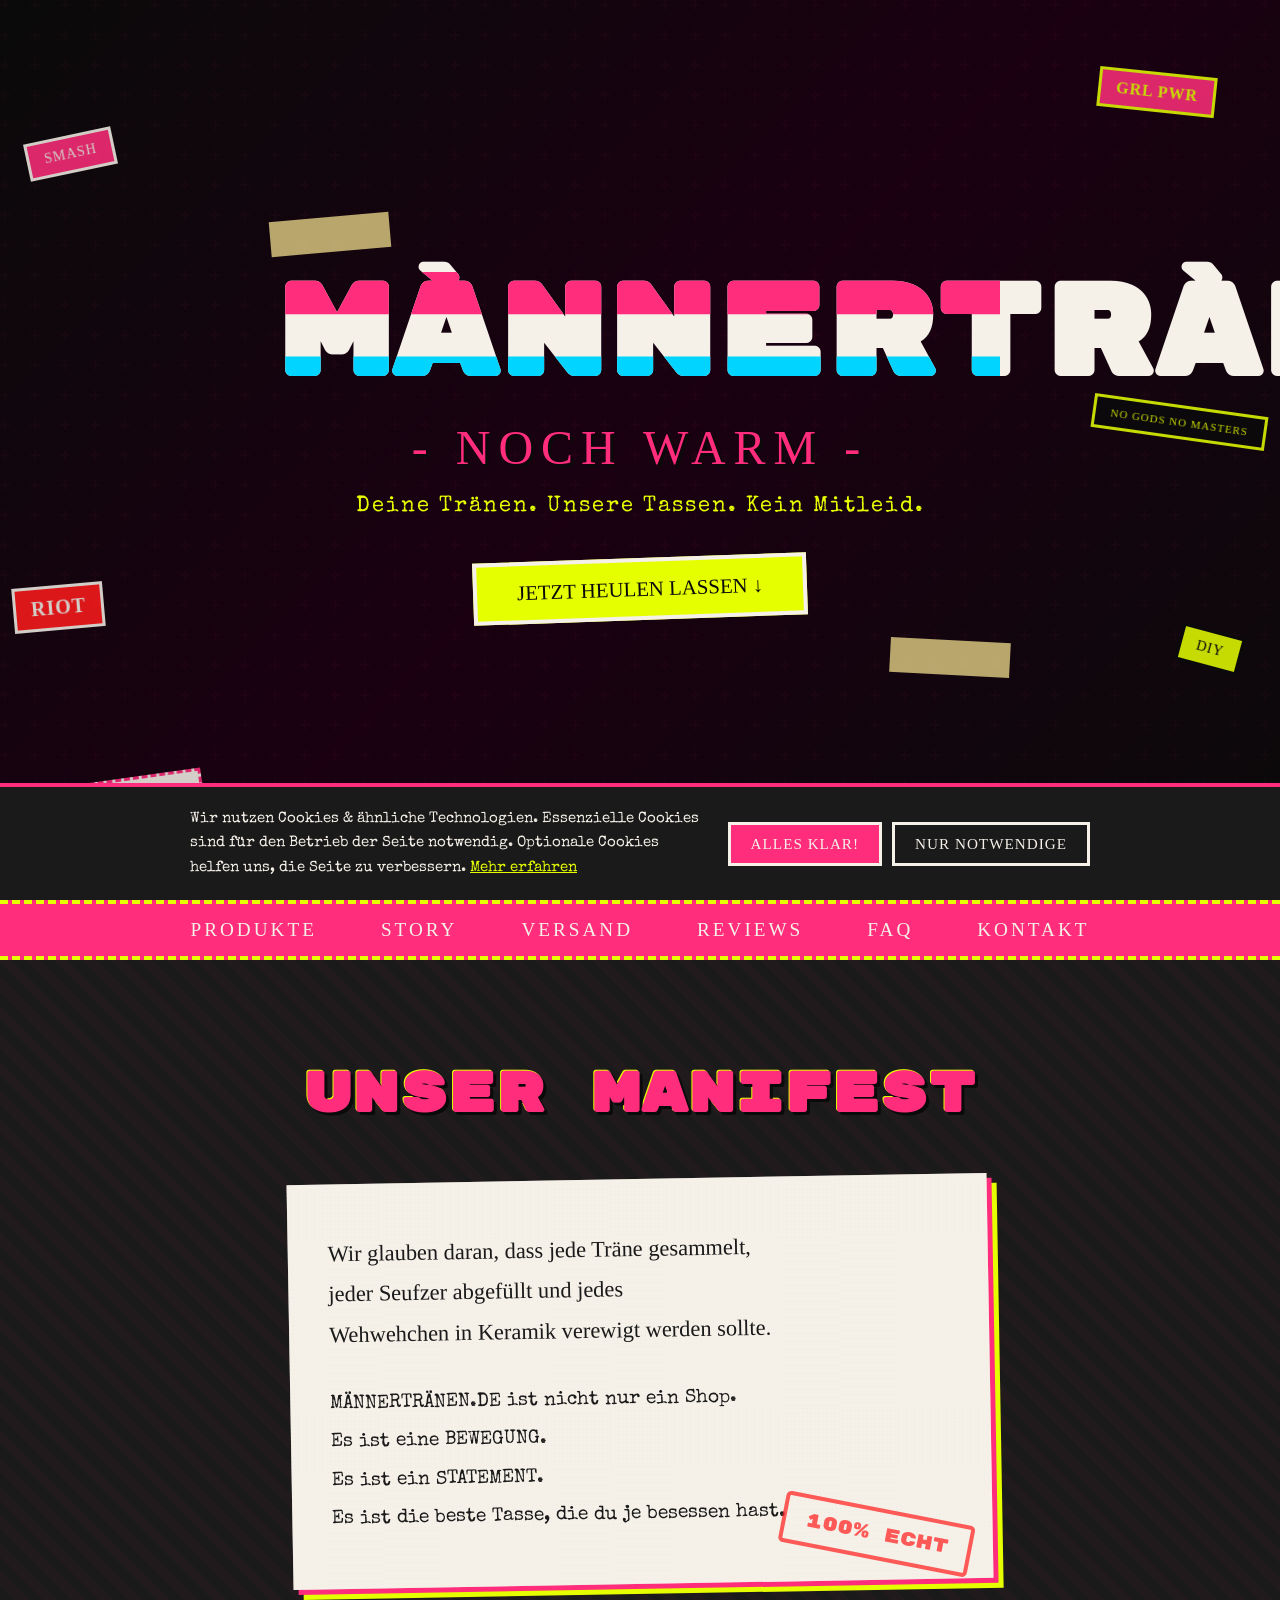
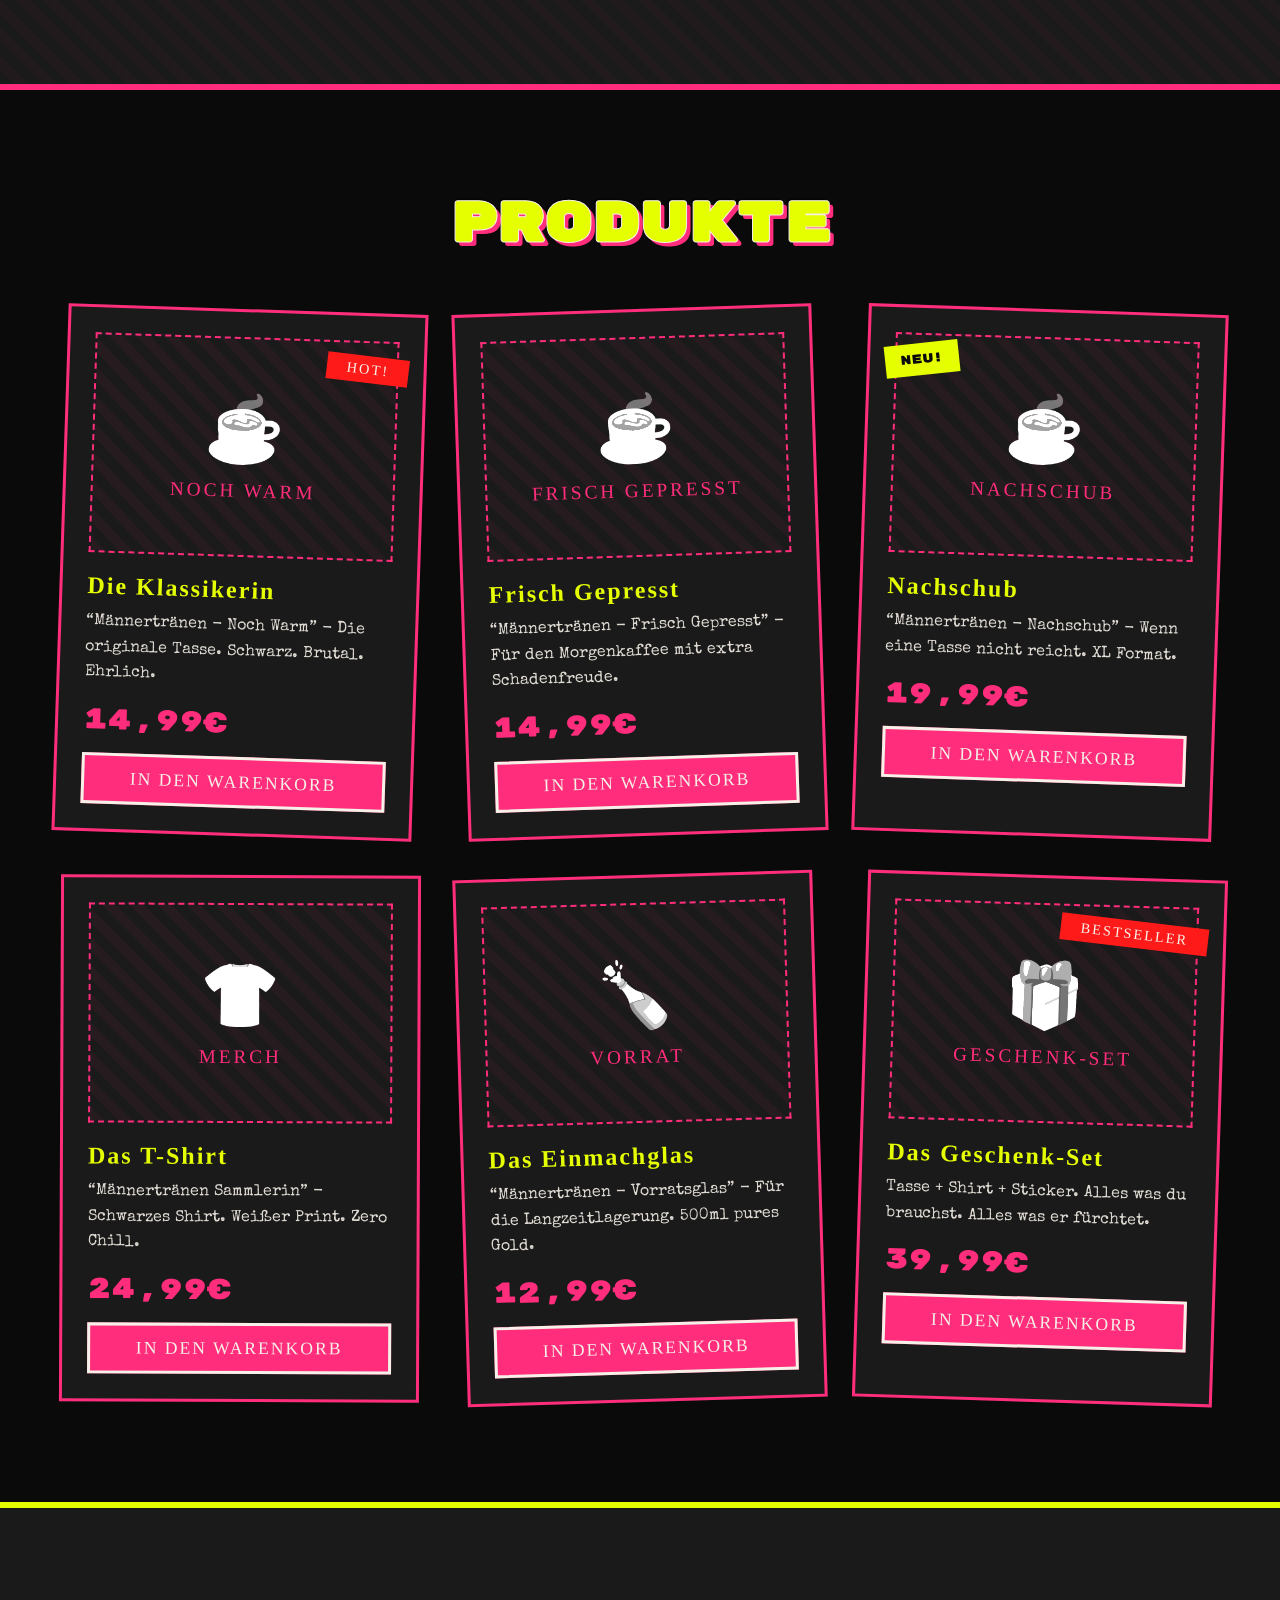
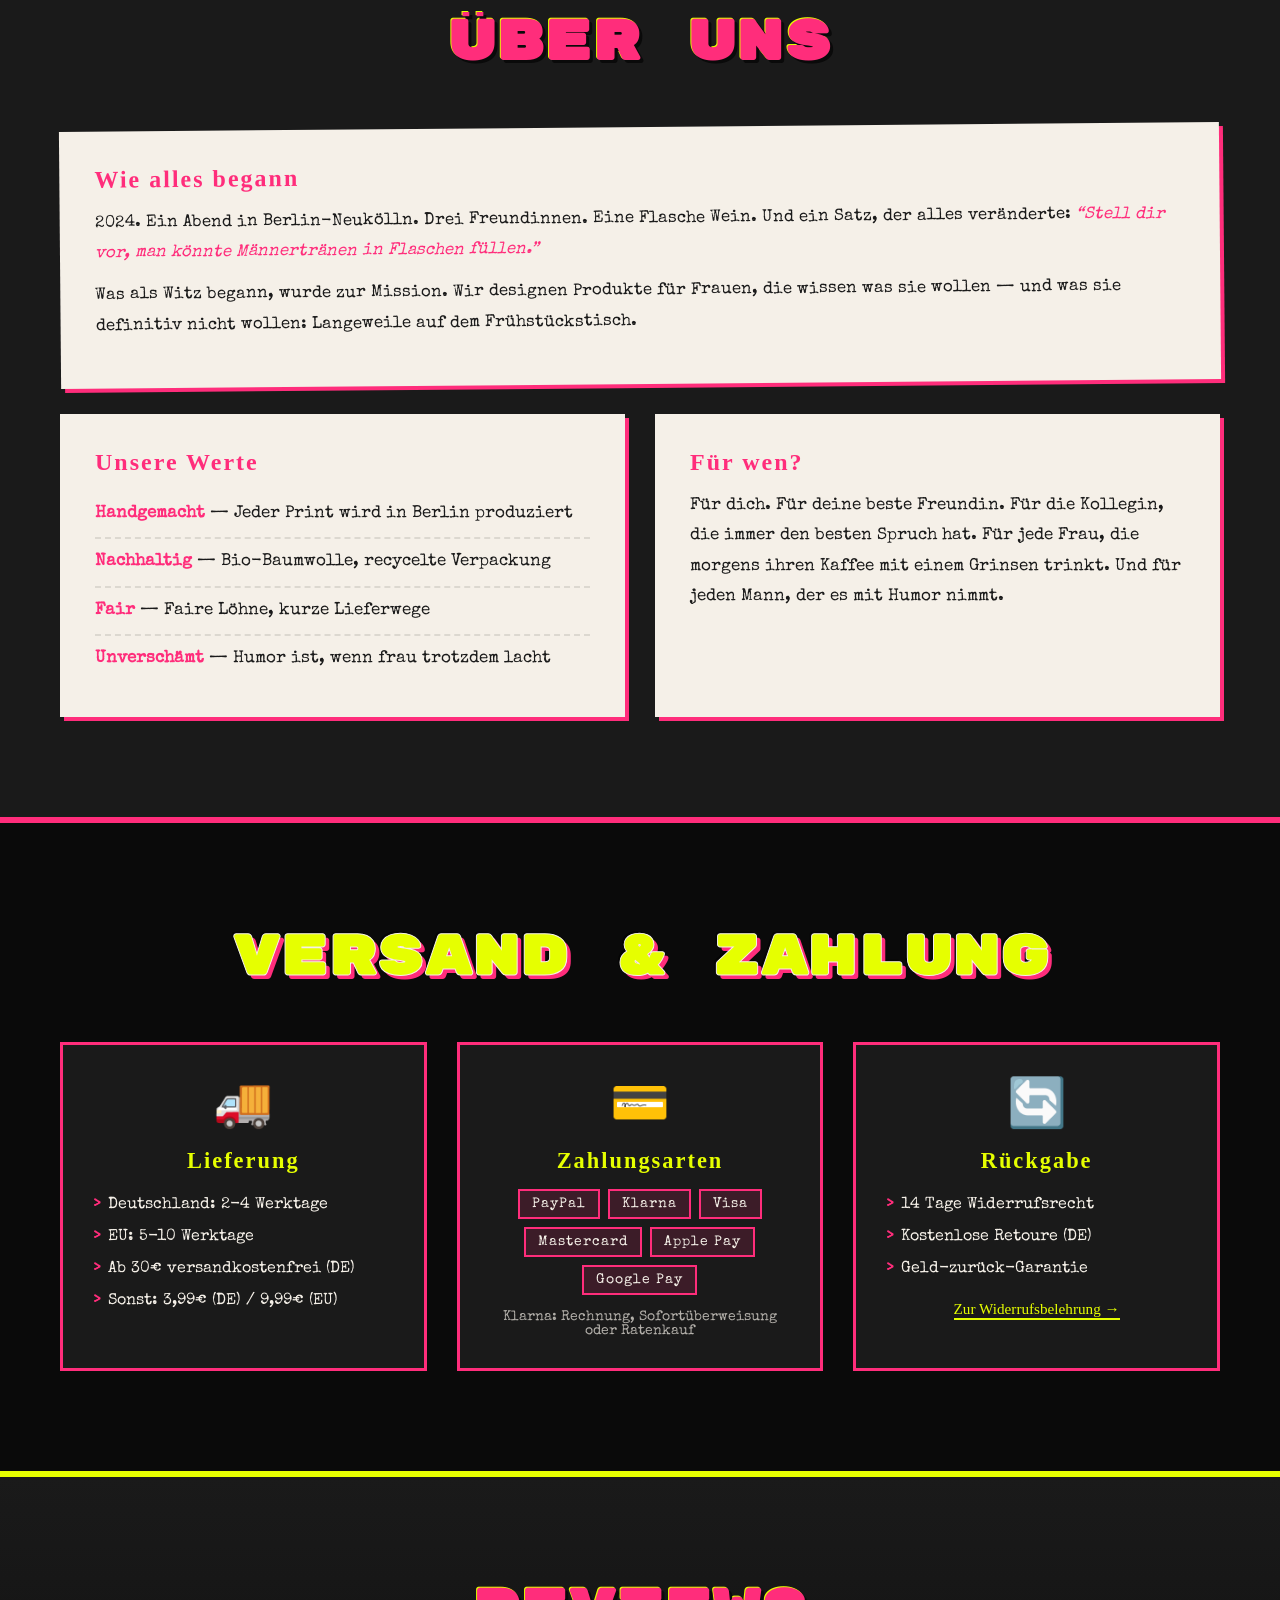
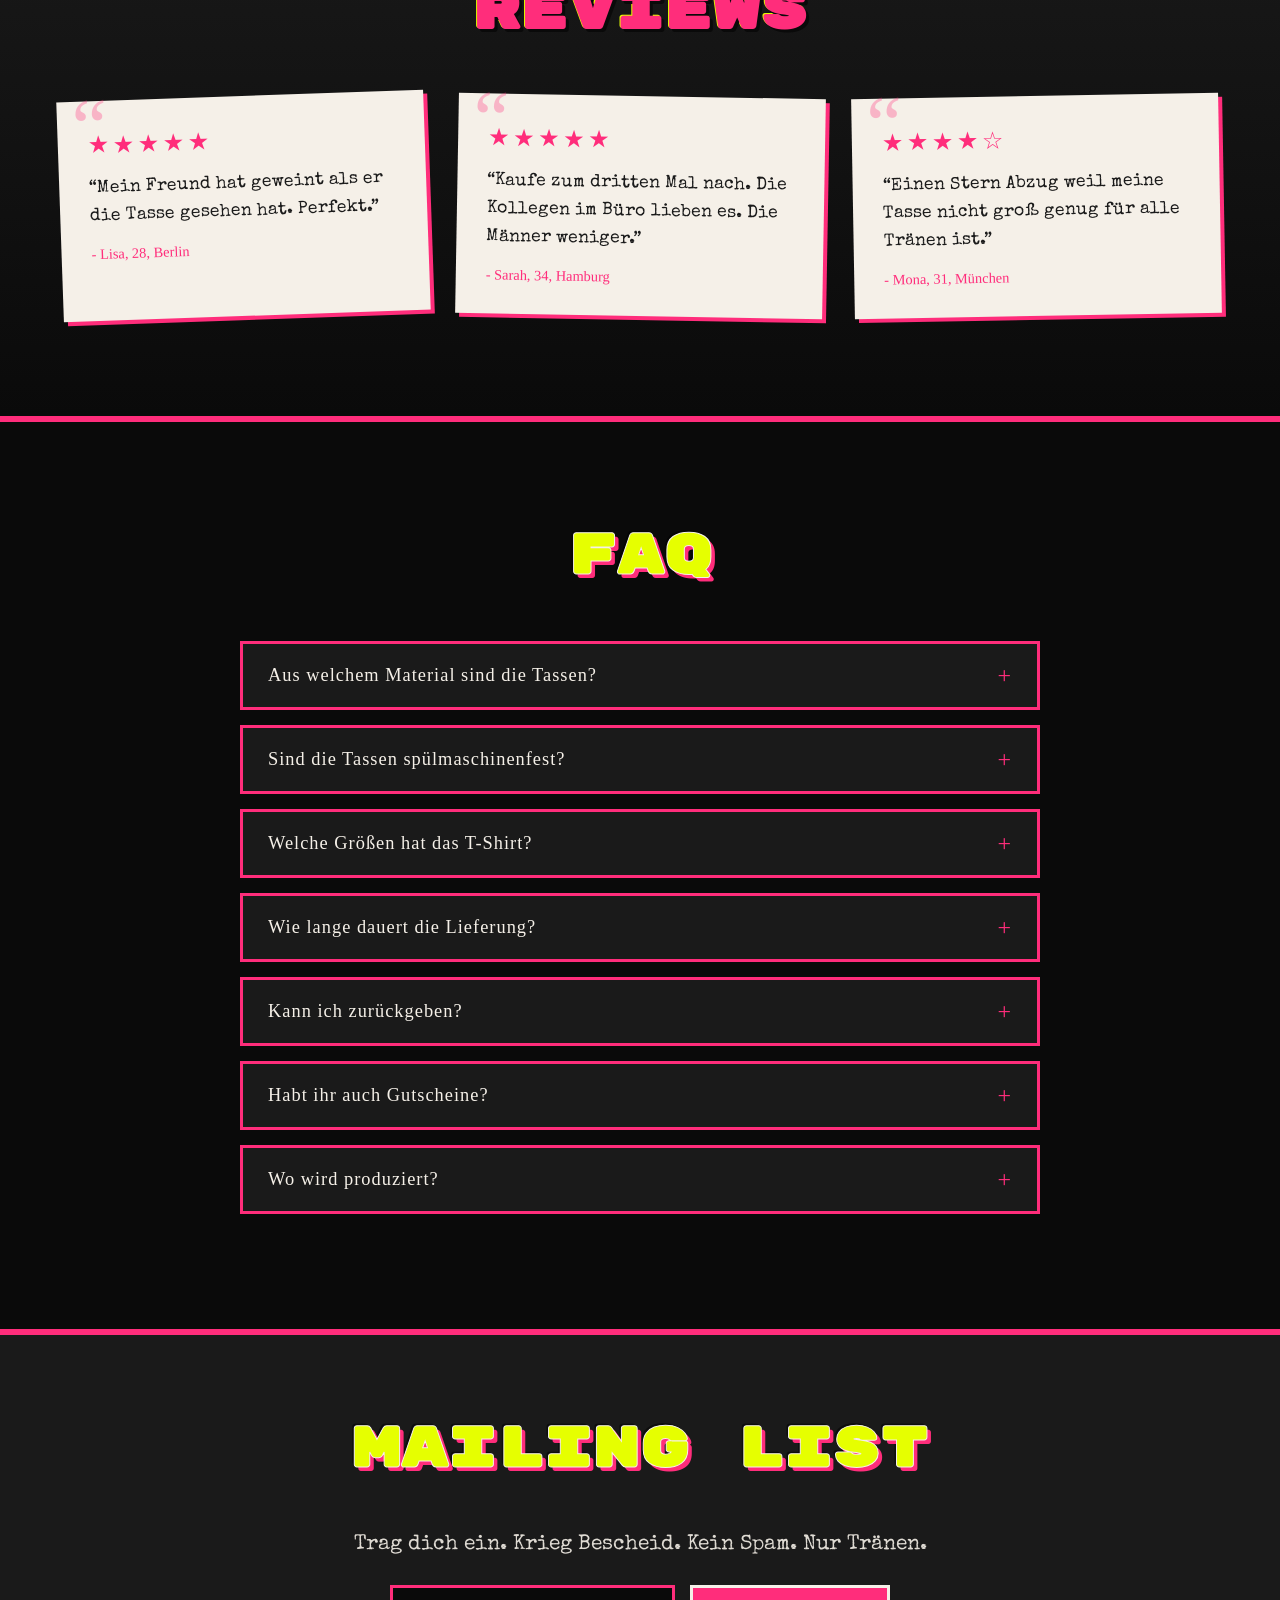
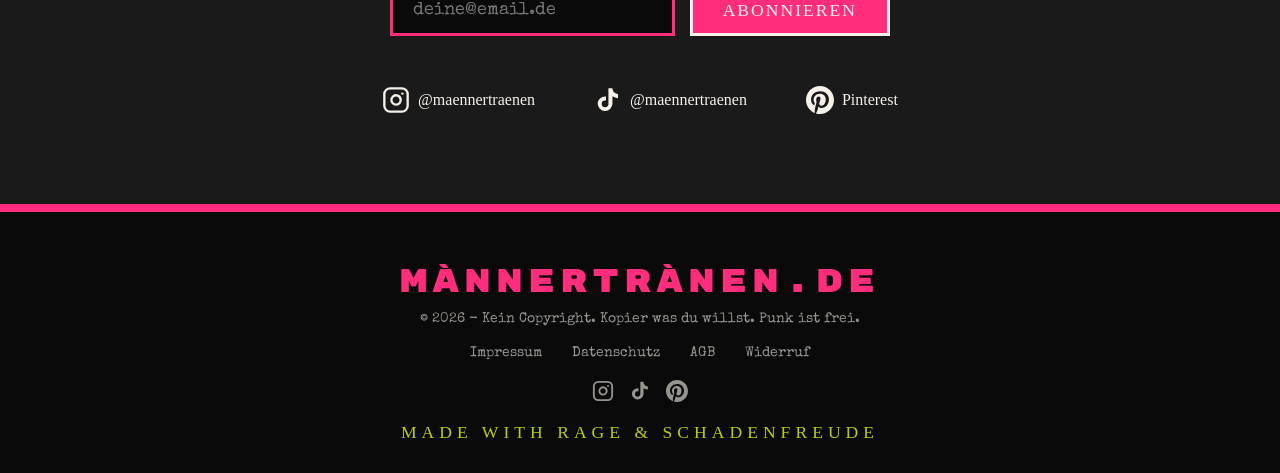
==== commit be163752: "Add AGB, Widerruf, Cookie-Banner, Versand/Zahlung, FAQ, Über uns, Cart-Drawer, Social Links, SEO & F" ====
--- a/index.html
+++ b/index.html
@@ -3,13 +3,46 @@
 <head>
     <meta charset="UTF-8">
     <meta name="viewport" content="width=device-width, initial-scale=1.0">
-    <title>MÄNNERTRÄNEN.DE - Noch Warm</title>
+    <title>M&Auml;NNERTR&Auml;NEN.DE - Noch Warm | Tassen, Merch &amp; mehr</title>
+    <meta name="description" content="M&auml;nnertr&auml;nen - Noch Warm. Tassen, T-Shirts und Geschenke f&uuml;r alle, die keinen Bock auf Mitleid haben. Punk-Style Merch aus Berlin.">
+    <meta name="keywords" content="M&auml;nnertr&auml;nen, Tassen, Merch, Geschenk, Punk, Berlin, feminismus, lustige Tassen">
+
+    <!-- Open Graph / Social -->
+    <meta property="og:type" content="website">
+    <meta property="og:title" content="M&Auml;NNERTR&Auml;NEN.DE - Noch Warm">
+    <meta property="og:description" content="Deine Tr&auml;nen. Unsere Tassen. Kein Mitleid. Punk-Style Merch aus Berlin.">
+    <meta property="og:url" content="https://maennertraenen.de">
+    <meta property="og:site_name" content="M&auml;nnertr&auml;nen.de">
+    <meta property="og:locale" content="de_DE">
+
+    <!-- Twitter -->
+    <meta name="twitter:card" content="summary_large_image">
+    <meta name="twitter:title" content="M&Auml;NNERTR&Auml;NEN.DE - Noch Warm">
+    <meta name="twitter:description" content="Deine Tr&auml;nen. Unsere Tassen. Kein Mitleid.">
+
+    <link rel="icon" type="image/svg+xml" href="favicon.svg">
+    <link rel="canonical" href="https://maennertraenen.de">
     <link rel="stylesheet" href="style.css">
     <link rel="preconnect" href="https://fonts.googleapis.com">
     <link rel="preconnect" href="https://fonts.gstatic.com" crossorigin>
     <link href="https://fonts.googleapis.com/css2?family=Permanent+Marker&family=Special+Elite&family=Rubik+Mono+One&display=swap" rel="stylesheet">
 </head>
 <body>
+    <!-- COOKIE BANNER -->
+    <div id="cookie-banner" class="cookie-banner" role="dialog" aria-label="Cookie-Hinweis">
+        <div class="cookie-inner">
+            <p class="cookie-text">
+                Wir nutzen Cookies &amp; &auml;hnliche Technologien. Essenzielle Cookies sind f&uuml;r den Betrieb der
+                Seite notwendig. Optionale Cookies helfen uns, die Seite zu verbessern.
+                <a href="datenschutz.html">Mehr erfahren</a>
+            </p>
+            <div class="cookie-buttons">
+                <button id="cookie-accept-all" class="cookie-btn cookie-btn-accept">ALLES KLAR!</button>
+                <button id="cookie-essentials" class="cookie-btn cookie-btn-essentials">NUR NOTWENDIGE</button>
+            </div>
+        </div>
+    </div>
+
     <!-- RIOT GRRRL ZINE-STYLE STICKERS scattered around -->
     <div class="sticker sticker-1" aria-hidden="true">SMASH</div>
     <div class="sticker sticker-2" aria-hidden="true">NO GODS NO MASTERS</div>
@@ -23,9 +56,9 @@
         <div class="hero-inner">
             <div class="tape tape-left" aria-hidden="true"></div>
             <div class="tape tape-right" aria-hidden="true"></div>
-            <h1 class="glitch" data-text="MÄNNERTRÄNEN">MÄNNERTRÄNEN</h1>
+            <h1 class="glitch" data-text="M&Auml;NNERTR&Auml;NEN">M&Auml;NNERTR&Auml;NEN</h1>
             <p class="tagline">- NOCH WARM -</p>
-            <p class="subtitle">Deine Tränen. Unsere Tassen. Kein Mitleid.</p>
+            <p class="subtitle">Deine Tr&auml;nen. Unsere Tassen. Kein Mitleid.</p>
             <a href="#produkte" class="cta-btn">JETZT HEULEN LASSEN &darr;</a>
         </div>
     </header>
@@ -34,8 +67,10 @@
     <nav class="punk-nav">
         <ul>
             <li><a href="#produkte">PRODUKTE</a></li>
-            <li><a href="#manifest">MANIFEST</a></li>
+            <li><a href="#story">STORY</a></li>
+            <li><a href="#versand">VERSAND</a></li>
             <li><a href="#reviews">REVIEWS</a></li>
+            <li><a href="#faq">FAQ</a></li>
             <li><a href="#kontakt">KONTAKT</a></li>
         </ul>
     </nav>
@@ -45,10 +80,10 @@
         <div class="container">
             <h2 class="section-title torn">UNSER MANIFEST</h2>
             <div class="zine-page">
-                <p class="handwritten">Wir glauben daran, dass jede Träne gesammelt,<br>
-                jeder Seufzer abgefüllt und jedes<br>
+                <p class="handwritten">Wir glauben daran, dass jede Tr&auml;ne gesammelt,<br>
+                jeder Seufzer abgef&uuml;llt und jedes<br>
                 Wehwehchen in Keramik verewigt werden sollte.</p>
-                <p class="typewriter">MÄNNERTRÄNEN.DE ist nicht nur ein Shop.<br>
+                <p class="typewriter">M&Auml;NNERTR&Auml;NEN.DE ist nicht nur ein Shop.<br>
                 Es ist eine BEWEGUNG.<br>
                 Es ist ein STATEMENT.<br>
                 Es ist die beste Tasse, die du je besessen hast.</p>
@@ -64,7 +99,7 @@
             <div class="product-grid">
 
                 <!-- Product 1 -->
-                <div class="product-card">
+                <div class="product-card" data-name="Die Klassikerin" data-price="14.99">
                     <div class="product-img-wrapper">
                         <div class="product-placeholder mug-1">
                             <span class="mug-icon">&#9749;</span>
@@ -73,13 +108,13 @@
                         <div class="sold-tape" aria-hidden="true">HOT!</div>
                     </div>
                     <h3>Die Klassikerin</h3>
-                    <p class="product-desc">"Männertränen - Noch Warm" - Die originale Tasse. Schwarz. Brutal. Ehrlich.</p>
+                    <p class="product-desc">&ldquo;M&auml;nnertr&auml;nen - Noch Warm&rdquo; - Die originale Tasse. Schwarz. Brutal. Ehrlich.</p>
                     <p class="price">14,99&euro;</p>
-                    <button class="buy-btn">IN DEN WARENKORB</button>
+                    <button class="buy-btn" type="button">IN DEN WARENKORB</button>
                 </div>
 
                 <!-- Product 2 -->
-                <div class="product-card">
+                <div class="product-card" data-name="Frisch Gepresst" data-price="14.99">
                     <div class="product-img-wrapper">
                         <div class="product-placeholder mug-2">
                             <span class="mug-icon">&#9749;</span>
@@ -87,13 +122,13 @@
                         </div>
                     </div>
                     <h3>Frisch Gepresst</h3>
-                    <p class="product-desc">"Männertränen - Frisch Gepresst" - Für den Morgenkaffee mit extra Schadenfreude.</p>
+                    <p class="product-desc">&ldquo;M&auml;nnertr&auml;nen - Frisch Gepresst&rdquo; - F&uuml;r den Morgenkaffee mit extra Schadenfreude.</p>
                     <p class="price">14,99&euro;</p>
-                    <button class="buy-btn">IN DEN WARENKORB</button>
+                    <button class="buy-btn" type="button">IN DEN WARENKORB</button>
                 </div>
 
                 <!-- Product 3 -->
-                <div class="product-card">
+                <div class="product-card" data-name="Nachschub XL" data-price="19.99">
                     <div class="product-img-wrapper">
                         <div class="product-placeholder mug-3">
                             <span class="mug-icon">&#9749;</span>
@@ -102,13 +137,13 @@
                         <div class="new-badge" aria-hidden="true">NEU!</div>
                     </div>
                     <h3>Nachschub</h3>
-                    <p class="product-desc">"Männertränen - Nachschub" - Wenn eine Tasse nicht reicht. XL Format.</p>
+                    <p class="product-desc">&ldquo;M&auml;nnertr&auml;nen - Nachschub&rdquo; - Wenn eine Tasse nicht reicht. XL Format.</p>
                     <p class="price">19,99&euro;</p>
-                    <button class="buy-btn">IN DEN WARENKORB</button>
+                    <button class="buy-btn" type="button">IN DEN WARENKORB</button>
                 </div>
 
                 <!-- Product 4 -->
-                <div class="product-card">
+                <div class="product-card" data-name="Das T-Shirt" data-price="24.99">
                     <div class="product-img-wrapper">
                         <div class="product-placeholder mug-4">
                             <span class="mug-icon">&#128085;</span>
@@ -116,13 +151,13 @@
                         </div>
                     </div>
                     <h3>Das T-Shirt</h3>
-                    <p class="product-desc">"Männertränen Sammlerin" - Schwarzes Shirt. Weißer Print. Zero Chill.</p>
+                    <p class="product-desc">&ldquo;M&auml;nnertr&auml;nen Sammlerin&rdquo; - Schwarzes Shirt. Wei&szlig;er Print. Zero Chill.</p>
                     <p class="price">24,99&euro;</p>
-                    <button class="buy-btn">IN DEN WARENKORB</button>
+                    <button class="buy-btn" type="button">IN DEN WARENKORB</button>
                 </div>
 
                 <!-- Product 5 -->
-                <div class="product-card">
+                <div class="product-card" data-name="Das Einmachglas" data-price="12.99">
                     <div class="product-img-wrapper">
                         <div class="product-placeholder mug-5">
                             <span class="mug-icon">&#127870;</span>
@@ -130,13 +165,13 @@
                         </div>
                     </div>
                     <h3>Das Einmachglas</h3>
-                    <p class="product-desc">"Männertränen - Vorratsglas" - Für die Langzeitlagerung. 500ml pures Gold.</p>
+                    <p class="product-desc">&ldquo;M&auml;nnertr&auml;nen - Vorratsglas&rdquo; - F&uuml;r die Langzeitlagerung. 500ml pures Gold.</p>
                     <p class="price">12,99&euro;</p>
-                    <button class="buy-btn">IN DEN WARENKORB</button>
+                    <button class="buy-btn" type="button">IN DEN WARENKORB</button>
                 </div>
 
                 <!-- Product 6 -->
-                <div class="product-card">
+                <div class="product-card" data-name="Das Geschenk-Set" data-price="39.99">
                     <div class="product-img-wrapper">
                         <div class="product-placeholder mug-6">
                             <span class="mug-icon">&#127873;</span>
@@ -145,11 +180,92 @@
                         <div class="sold-tape" aria-hidden="true">BESTSELLER</div>
                     </div>
                     <h3>Das Geschenk-Set</h3>
-                    <p class="product-desc">Tasse + Shirt + Sticker. Alles was du brauchst. Alles was er fürchtet.</p>
+                    <p class="product-desc">Tasse + Shirt + Sticker. Alles was du brauchst. Alles was er f&uuml;rchtet.</p>
                     <p class="price">39,99&euro;</p>
-                    <button class="buy-btn">IN DEN WARENKORB</button>
-                </div>
-
+                    <button class="buy-btn" type="button">IN DEN WARENKORB</button>
+                </div>
+
+            </div>
+        </div>
+    </section>
+
+    <!-- &Uuml;BER UNS / BRAND STORY -->
+    <section id="story" class="story-section">
+        <div class="container">
+            <h2 class="section-title torn">&Uuml;BER UNS</h2>
+            <div class="story-grid">
+                <div class="story-card story-card-main">
+                    <h3>Wie alles begann</h3>
+                    <p>
+                        2024. Ein Abend in Berlin-Neuk&ouml;lln. Drei Freundinnen. Eine Flasche Wein.
+                        Und ein Satz, der alles ver&auml;nderte: <em>&ldquo;Stell dir vor, man k&ouml;nnte
+                        M&auml;nnertr&auml;nen in Flaschen f&uuml;llen.&rdquo;</em>
+                    </p>
+                    <p>
+                        Was als Witz begann, wurde zur Mission. Wir designen Produkte f&uuml;r Frauen,
+                        die wissen was sie wollen &mdash; und was sie definitiv nicht wollen: Langeweile
+                        auf dem Fr&uuml;hst&uuml;ckstisch.
+                    </p>
+                </div>
+                <div class="story-card">
+                    <h3>Unsere Werte</h3>
+                    <ul class="values-list">
+                        <li><strong>Handgemacht</strong> &mdash; Jeder Print wird in Berlin produziert</li>
+                        <li><strong>Nachhaltig</strong> &mdash; Bio-Baumwolle, recycelte Verpackung</li>
+                        <li><strong>Fair</strong> &mdash; Faire L&ouml;hne, kurze Lieferwege</li>
+                        <li><strong>Unversch&auml;mt</strong> &mdash; Humor ist, wenn frau trotzdem lacht</li>
+                    </ul>
+                </div>
+                <div class="story-card">
+                    <h3>F&uuml;r wen?</h3>
+                    <p>
+                        F&uuml;r dich. F&uuml;r deine beste Freundin. F&uuml;r die Kollegin, die immer
+                        den besten Spruch hat. F&uuml;r jede Frau, die morgens ihren Kaffee mit einem
+                        Grinsen trinkt. Und f&uuml;r jeden Mann, der es mit Humor nimmt.
+                    </p>
+                </div>
+            </div>
+        </div>
+    </section>
+
+    <!-- VERSAND & ZAHLUNG -->
+    <section id="versand" class="shipping-section">
+        <div class="container">
+            <h2 class="section-title spray">VERSAND &amp; ZAHLUNG</h2>
+            <div class="shipping-grid">
+                <div class="shipping-card">
+                    <div class="shipping-icon">&#128666;</div>
+                    <h3>Lieferung</h3>
+                    <ul>
+                        <li>Deutschland: 2-4 Werktage</li>
+                        <li>EU: 5-10 Werktage</li>
+                        <li>Ab 30&euro; versandkostenfrei (DE)</li>
+                        <li>Sonst: 3,99&euro; (DE) / 9,99&euro; (EU)</li>
+                    </ul>
+                </div>
+                <div class="shipping-card">
+                    <div class="shipping-icon">&#128179;</div>
+                    <h3>Zahlungsarten</h3>
+                    <div class="payment-methods">
+                        <span class="payment-badge">PayPal</span>
+                        <span class="payment-badge">Klarna</span>
+                        <span class="payment-badge">Visa</span>
+                        <span class="payment-badge">Mastercard</span>
+                        <span class="payment-badge">Apple Pay</span>
+                        <span class="payment-badge">Google Pay</span>
+                    </div>
+                    <p class="payment-note">Klarna: Rechnung, Sofort&uuml;berweisung oder Ratenkauf</p>
+                </div>
+                <div class="shipping-card">
+                    <div class="shipping-icon">&#128260;</div>
+                    <h3>R&uuml;ckgabe</h3>
+                    <ul>
+                        <li>14 Tage Widerrufsrecht</li>
+                        <li>Kostenlose Retoure (DE)</li>
+                        <li>Geld-zur&uuml;ck-Garantie</li>
+                    </ul>
+                    <a href="widerruf.html" class="shipping-link">Zur Widerrufsbelehrung &rarr;</a>
+                </div>
             </div>
         </div>
     </section>
@@ -161,19 +277,56 @@
             <div class="reviews-grid">
                 <div class="review-card">
                     <div class="review-stars">&#9733;&#9733;&#9733;&#9733;&#9733;</div>
-                    <p class="review-text">"Mein Freund hat geweint als er die Tasse gesehen hat. Perfekt."</p>
+                    <p class="review-text">&ldquo;Mein Freund hat geweint als er die Tasse gesehen hat. Perfekt.&rdquo;</p>
                     <p class="review-author">- Lisa, 28, Berlin</p>
                 </div>
                 <div class="review-card">
                     <div class="review-stars">&#9733;&#9733;&#9733;&#9733;&#9733;</div>
-                    <p class="review-text">"Kaufe zum dritten Mal nach. Die Kollegen im Büro lieben es. Die Männer weniger."</p>
+                    <p class="review-text">&ldquo;Kaufe zum dritten Mal nach. Die Kollegen im B&uuml;ro lieben es. Die M&auml;nner weniger.&rdquo;</p>
                     <p class="review-author">- Sarah, 34, Hamburg</p>
                 </div>
                 <div class="review-card">
                     <div class="review-stars">&#9733;&#9733;&#9733;&#9733;&#9734;</div>
-                    <p class="review-text">"Einen Stern Abzug weil meine Tasse nicht groß genug für alle Tränen ist."</p>
-                    <p class="review-author">- Mona, 31, München</p>
-                </div>
+                    <p class="review-text">&ldquo;Einen Stern Abzug weil meine Tasse nicht gro&szlig; genug f&uuml;r alle Tr&auml;nen ist.&rdquo;</p>
+                    <p class="review-author">- Mona, 31, M&uuml;nchen</p>
+                </div>
+            </div>
+        </div>
+    </section>
+
+    <!-- FAQ -->
+    <section id="faq" class="faq-section">
+        <div class="container">
+            <h2 class="section-title spray">FAQ</h2>
+            <div class="faq-list">
+                <details class="faq-item">
+                    <summary>Aus welchem Material sind die Tassen?</summary>
+                    <p>Hochwertige Keramik, 330ml Fassungsverm&ouml;gen (XL: 450ml). Der Print ist sp&uuml;lmaschinenfest und mikrowellengeeignet. Deine Tr&auml;nen bleiben also auch nach dem 100. Sp&uuml;lgang noch warm.</p>
+                </details>
+                <details class="faq-item">
+                    <summary>Sind die Tassen sp&uuml;lmaschinenfest?</summary>
+                    <p>Ja! Alle unsere Tassen sind sp&uuml;lmaschinengeeignet. Wir empfehlen trotzdem: Oberes Fach, nicht &uuml;ber 60&deg;C. Dann hast du l&auml;nger Freude daran.</p>
+                </details>
+                <details class="faq-item">
+                    <summary>Welche Gr&ouml;&szlig;en hat das T-Shirt?</summary>
+                    <p>XS bis 3XL. Unisex-Schnitt aus 100% Bio-Baumwolle (180g/m&sup2;). F&auml;llt normal aus. Im Zweifel eine Gr&ouml;&szlig;e gr&ouml;&szlig;er f&uuml;r den Oversized-Look.</p>
+                </details>
+                <details class="faq-item">
+                    <summary>Wie lange dauert die Lieferung?</summary>
+                    <p>Deutschland: 2-4 Werktage. EU: 5-10 Werktage. Wir versenden mit DHL GoGreen &mdash; klimaneutral. Tracking-Link kommt per E-Mail.</p>
+                </details>
+                <details class="faq-item">
+                    <summary>Kann ich zur&uuml;ckgeben?</summary>
+                    <p>Klar. 14 Tage Widerrufsrecht, kostenlose Retoure innerhalb Deutschlands. Einfach per E-Mail melden: widerruf@maennertraenen.de. Mehr Infos: <a href="widerruf.html">Widerrufsbelehrung</a>.</p>
+                </details>
+                <details class="faq-item">
+                    <summary>Habt ihr auch Gutscheine?</summary>
+                    <p>Kommt bald! Bis dahin: Einfach das Geschenk-Set nehmen. Da ist f&uuml;r jeden Anlass was dabei.</p>
+                </details>
+                <details class="faq-item">
+                    <summary>Wo wird produziert?</summary>
+                    <p>Alles in Berlin. Kurze Wege, faire L&ouml;hne, recycelte Verpackung. Punk ist, wenn die Lieferkette stimmt.</p>
+                </details>
             </div>
         </div>
     </section>
@@ -182,25 +335,72 @@
     <section id="kontakt" class="contact-section">
         <div class="container">
             <h2 class="section-title spray">MAILING LIST</h2>
-            <p class="contact-text">Trag dich ein. Krieg Bescheid. Kein Spam. Nur Tränen.</p>
-            <form class="newsletter-form" onsubmit="event.preventDefault(); alert('Willkommen im Club der Tränensammlerinnen!');">
-                <input type="email" placeholder="deine@email.de" required>
+            <p class="contact-text">Trag dich ein. Krieg Bescheid. Kein Spam. Nur Tr&auml;nen.</p>
+            <form class="newsletter-form" onsubmit="event.preventDefault(); alert('Willkommen im Club der Tr&auml;nensammlerinnen!');">
+                <input type="email" placeholder="deine@email.de" required aria-label="E-Mail-Adresse">
                 <button type="submit" class="buy-btn">ABONNIEREN</button>
             </form>
-        </div>
-    </section>
+            <!-- SOCIAL MEDIA -->
+            <div class="social-links">
+                <a href="#" class="social-link" aria-label="Instagram" title="Folge uns auf Instagram">
+                    <svg width="28" height="28" viewBox="0 0 24 24" fill="none" stroke="currentColor" stroke-width="2" stroke-linecap="round" stroke-linejoin="round"><rect x="2" y="2" width="20" height="20" rx="5" ry="5"/><path d="M16 11.37A4 4 0 1 1 12.63 8 4 4 0 0 1 16 11.37z"/><line x1="17.5" y1="6.5" x2="17.51" y2="6.5"/></svg>
+                    <span>@maennertraenen</span>
+                </a>
+                <a href="#" class="social-link" aria-label="TikTok" title="Folge uns auf TikTok">
+                    <svg width="28" height="28" viewBox="0 0 24 24" fill="currentColor"><path d="M19.59 6.69a4.83 4.83 0 0 1-3.77-4.25V2h-3.45v13.67a2.89 2.89 0 0 1-2.88 2.5 2.89 2.89 0 0 1-2.89-2.89 2.89 2.89 0 0 1 2.89-2.89c.28 0 .54.04.79.1v-3.5a6.37 6.37 0 0 0-.79-.05A6.34 6.34 0 0 0 3.15 15a6.34 6.34 0 0 0 6.34 6.34 6.34 6.34 0 0 0 6.34-6.34V8.88a8.21 8.21 0 0 0 4.76 1.52V6.96a4.85 4.85 0 0 1-1-.27z"/></svg>
+                    <span>@maennertraenen</span>
+                </a>
+                <a href="#" class="social-link" aria-label="Pinterest" title="Folge uns auf Pinterest">
+                    <svg width="28" height="28" viewBox="0 0 24 24" fill="currentColor"><path d="M12 0C5.373 0 0 5.372 0 12c0 5.084 3.163 9.426 7.627 11.174-.105-.949-.2-2.405.042-3.441.218-.937 1.407-5.965 1.407-5.965s-.359-.719-.359-1.782c0-1.668.967-2.914 2.171-2.914 1.023 0 1.518.769 1.518 1.69 0 1.029-.655 2.568-.994 3.995-.283 1.194.599 2.169 1.777 2.169 2.133 0 3.772-2.249 3.772-5.495 0-2.873-2.064-4.882-5.012-4.882-3.414 0-5.418 2.561-5.418 5.207 0 1.031.397 2.138.893 2.738a.36.36 0 0 1 .083.345l-.333 1.36c-.053.22-.174.267-.402.161-1.499-.698-2.436-2.889-2.436-4.649 0-3.785 2.75-7.262 7.929-7.262 4.163 0 7.398 2.967 7.398 6.931 0 4.136-2.607 7.464-6.227 7.464-1.216 0-2.359-.631-2.75-1.378l-.748 2.853c-.271 1.043-1.002 2.35-1.492 3.146C9.57 23.812 10.763 24 12 24c6.627 0 12-5.373 12-12 0-6.628-5.373-12-12-12z"/></svg>
+                    <span>Pinterest</span>
+                </a>
+            </div>
+        </div>
+    </section>
+
+    <!-- SLIDE-OUT CART -->
+    <div id="cart-overlay" class="cart-overlay" aria-hidden="true"></div>
+    <aside id="cart-drawer" class="cart-drawer" aria-label="Warenkorb">
+        <div class="cart-header">
+            <h3>WARENKORB</h3>
+            <button id="cart-close" class="cart-close" type="button" aria-label="Warenkorb schlie&szlig;en">&times;</button>
+        </div>
+        <div id="cart-items" class="cart-items">
+            <p class="cart-empty">Noch leer. Zeit, das zu &auml;ndern.</p>
+        </div>
+        <div id="cart-footer" class="cart-footer" style="display:none;">
+            <div class="cart-total">
+                <span>GESAMT:</span>
+                <span id="cart-total-price">0,00&euro;</span>
+            </div>
+            <button id="cart-checkout" class="buy-btn cart-checkout-btn" type="button">ZUR KASSE</button>
+            <p class="cart-legal-note">Versandkosten werden an der Kasse berechnet.</p>
+        </div>
+    </aside>
 
     <!-- FOOTER -->
     <footer class="punk-footer">
         <div class="container">
-            <p class="footer-logo">MÄNNERTRÄNEN.DE</p>
+            <p class="footer-logo">M&Auml;NNERTR&Auml;NEN.DE</p>
             <p class="footer-copy">&copy; 2026 - Kein Copyright. Kopier was du willst. Punk ist frei.</p>
             <div class="footer-links">
                 <a href="impressum.html">Impressum</a>
                 <a href="datenschutz.html">Datenschutz</a>
-                <a href="#">AGB</a>
-            </div>
-            <p class="footer-slogan">MADE WITH RAGE & SCHADENFREUDE</p>
+                <a href="agb.html">AGB</a>
+                <a href="widerruf.html">Widerruf</a>
+            </div>
+            <div class="social-links social-links-footer">
+                <a href="#" aria-label="Instagram">
+                    <svg width="22" height="22" viewBox="0 0 24 24" fill="none" stroke="currentColor" stroke-width="2" stroke-linecap="round" stroke-linejoin="round"><rect x="2" y="2" width="20" height="20" rx="5" ry="5"/><path d="M16 11.37A4 4 0 1 1 12.63 8 4 4 0 0 1 16 11.37z"/><line x1="17.5" y1="6.5" x2="17.51" y2="6.5"/></svg>
+                </a>
+                <a href="#" aria-label="TikTok">
+                    <svg width="22" height="22" viewBox="0 0 24 24" fill="currentColor"><path d="M19.59 6.69a4.83 4.83 0 0 1-3.77-4.25V2h-3.45v13.67a2.89 2.89 0 0 1-2.88 2.5 2.89 2.89 0 0 1-2.89-2.89 2.89 2.89 0 0 1 2.89-2.89c.28 0 .54.04.79.1v-3.5a6.37 6.37 0 0 0-.79-.05A6.34 6.34 0 0 0 3.15 15a6.34 6.34 0 0 0 6.34 6.34 6.34 6.34 0 0 0 6.34-6.34V8.88a8.21 8.21 0 0 0 4.76 1.52V6.96a4.85 4.85 0 0 1-1-.27z"/></svg>
+                </a>
+                <a href="#" aria-label="Pinterest">
+                    <svg width="22" height="22" viewBox="0 0 24 24" fill="currentColor"><path d="M12 0C5.373 0 0 5.372 0 12c0 5.084 3.163 9.426 7.627 11.174-.105-.949-.2-2.405.042-3.441.218-.937 1.407-5.965 1.407-5.965s-.359-.719-.359-1.782c0-1.668.967-2.914 2.171-2.914 1.023 0 1.518.769 1.518 1.69 0 1.029-.655 2.568-.994 3.995-.283 1.194.599 2.169 1.777 2.169 2.133 0 3.772-2.249 3.772-5.495 0-2.873-2.064-4.882-5.012-4.882-3.414 0-5.418 2.561-5.418 5.207 0 1.031.397 2.138.893 2.738a.36.36 0 0 1 .083.345l-.333 1.36c-.053.22-.174.267-.402.161-1.499-.698-2.436-2.889-2.436-4.649 0-3.785 2.75-7.262 7.929-7.262 4.163 0 7.398 2.967 7.398 6.931 0 4.136-2.607 7.464-6.227 7.464-1.216 0-2.359-.631-2.75-1.378l-.748 2.853c-.271 1.043-1.002 2.35-1.492 3.146C9.57 23.812 10.763 24 12 24c6.627 0 12-5.373 12-12 0-6.628-5.373-12-12-12z"/></svg>
+                </a>
+            </div>
+            <p class="footer-slogan">MADE WITH RAGE &amp; SCHADENFREUDE</p>
         </div>
     </footer>
 
--- a/style.css
+++ b/style.css
@@ -54,6 +54,85 @@
     padding: 0 20px;
 }
 
+/* --- COOKIE BANNER --- */
+.cookie-banner {
+    position: fixed;
+    bottom: 0;
+    left: 0;
+    right: 0;
+    z-index: 99999;
+    background: var(--ink);
+    border-top: 4px solid var(--hot-pink);
+    padding: 20px;
+    transform: translateY(0);
+    transition: transform 0.4s ease;
+}
+
+.cookie-banner.hidden {
+    transform: translateY(110%);
+}
+
+.cookie-inner {
+    max-width: 900px;
+    margin: 0 auto;
+    display: flex;
+    align-items: center;
+    gap: 20px;
+    flex-wrap: wrap;
+}
+
+.cookie-text {
+    font-family: 'Special Elite', monospace;
+    font-size: 0.95rem;
+    color: var(--white);
+    flex: 1;
+    min-width: 280px;
+    line-height: 1.6;
+}
+
+.cookie-text a {
+    color: var(--neon-yellow);
+    text-decoration: underline;
+}
+
+.cookie-buttons {
+    display: flex;
+    gap: 10px;
+    flex-shrink: 0;
+}
+
+.cookie-btn {
+    font-family: 'Permanent Marker', cursive;
+    font-size: 0.95rem;
+    padding: 10px 20px;
+    border: 3px solid var(--white);
+    cursor: pointer;
+    letter-spacing: 1px;
+    transition: all 0.2s ease;
+    text-transform: uppercase;
+}
+
+.cookie-btn-accept {
+    background: var(--hot-pink);
+    color: var(--white);
+}
+
+.cookie-btn-accept:hover {
+    background: var(--neon-yellow);
+    color: var(--black);
+    border-color: var(--neon-yellow);
+}
+
+.cookie-btn-essentials {
+    background: transparent;
+    color: var(--white);
+}
+
+.cookie-btn-essentials:hover {
+    background: var(--white);
+    color: var(--black);
+}
+
 /* --- SCATTERED STICKERS --- */
 .sticker {
     position: fixed;
@@ -567,6 +646,189 @@
     transform: scale(1.05);
 }
 
+/* --- STORY / ÜBER UNS SECTION --- */
+.story-section {
+    padding: 100px 0;
+    background: var(--ink);
+    border-top: 6px solid var(--neon-yellow);
+    border-bottom: 6px solid var(--hot-pink);
+    position: relative;
+}
+
+.story-grid {
+    display: grid;
+    grid-template-columns: 1fr 1fr;
+    gap: 30px;
+}
+
+.story-card {
+    background: var(--paper);
+    color: var(--ink);
+    padding: 35px;
+    position: relative;
+    box-shadow: 4px 4px 0 var(--hot-pink);
+}
+
+.story-card-main {
+    grid-column: 1 / -1;
+    transform: rotate(-0.5deg);
+}
+
+.story-card:not(.story-card-main):nth-child(2) {
+    transform: rotate(1deg);
+}
+
+.story-card:not(.story-card-main):nth-child(3) {
+    transform: rotate(-1deg);
+}
+
+.story-card h3 {
+    font-family: 'Permanent Marker', cursive;
+    font-size: 1.5rem;
+    color: var(--hot-pink);
+    margin-bottom: 15px;
+    letter-spacing: 2px;
+}
+
+.story-card p {
+    font-family: 'Special Elite', monospace;
+    font-size: 1.05rem;
+    line-height: 1.8;
+    color: var(--ink);
+    margin-bottom: 12px;
+}
+
+.story-card em {
+    color: var(--hot-pink);
+    font-style: italic;
+}
+
+.values-list {
+    list-style: none;
+    padding: 0;
+}
+
+.values-list li {
+    font-family: 'Special Elite', monospace;
+    font-size: 1.05rem;
+    line-height: 1.8;
+    color: var(--ink);
+    padding: 8px 0;
+    border-bottom: 2px dashed rgba(0, 0, 0, 0.1);
+}
+
+.values-list li:last-child {
+    border-bottom: none;
+}
+
+.values-list strong {
+    color: var(--hot-pink);
+}
+
+/* --- SHIPPING / VERSAND SECTION --- */
+.shipping-section {
+    padding: 100px 0;
+    background: var(--black);
+    position: relative;
+}
+
+.shipping-grid {
+    display: grid;
+    grid-template-columns: repeat(auto-fill, minmax(300px, 1fr));
+    gap: 30px;
+}
+
+.shipping-card {
+    background: var(--ink);
+    border: 3px solid var(--hot-pink);
+    padding: 30px;
+    text-align: center;
+    position: relative;
+    transition: all 0.3s ease;
+}
+
+.shipping-card:hover {
+    border-color: var(--neon-yellow);
+    box-shadow: 0 0 20px rgba(255, 45, 123, 0.2);
+}
+
+.shipping-icon {
+    font-size: 3rem;
+    margin-bottom: 15px;
+}
+
+.shipping-card h3 {
+    font-family: 'Permanent Marker', cursive;
+    font-size: 1.4rem;
+    color: var(--neon-yellow);
+    margin-bottom: 15px;
+    letter-spacing: 2px;
+}
+
+.shipping-card ul {
+    list-style: none;
+    text-align: left;
+}
+
+.shipping-card li {
+    font-family: 'Special Elite', monospace;
+    font-size: 1rem;
+    line-height: 2;
+    color: var(--white);
+    padding-left: 15px;
+    position: relative;
+}
+
+.shipping-card li::before {
+    content: '>';
+    position: absolute;
+    left: 0;
+    color: var(--hot-pink);
+    font-weight: bold;
+}
+
+.payment-methods {
+    display: flex;
+    flex-wrap: wrap;
+    gap: 8px;
+    justify-content: center;
+    margin-bottom: 15px;
+}
+
+.payment-badge {
+    font-family: 'Special Elite', monospace;
+    font-size: 0.85rem;
+    background: rgba(255, 45, 123, 0.15);
+    color: var(--white);
+    border: 2px solid var(--hot-pink);
+    padding: 6px 12px;
+    letter-spacing: 1px;
+}
+
+.payment-note {
+    font-family: 'Special Elite', monospace;
+    font-size: 0.85rem;
+    color: var(--white);
+    opacity: 0.7;
+    margin-top: 10px;
+}
+
+.shipping-link {
+    display: inline-block;
+    font-family: 'Permanent Marker', cursive;
+    font-size: 0.95rem;
+    color: var(--neon-yellow);
+    text-decoration: none;
+    margin-top: 15px;
+    border-bottom: 2px solid var(--neon-yellow);
+    transition: all 0.2s;
+}
+
+.shipping-link:hover {
+    color: var(--hot-pink);
+    border-color: var(--hot-pink);
+}
+
 /* --- REVIEWS SECTION --- */
 .reviews-section {
     padding: 100px 0;
@@ -595,7 +857,7 @@
 .review-card:nth-child(3) { --review-rot: -1deg; }
 
 .review-card::before {
-    content: '"';
+    content: '\201C';
     position: absolute;
     top: -15px;
     left: 15px;
@@ -629,11 +891,85 @@
     color: var(--hot-pink);
 }
 
+/* --- FAQ SECTION --- */
+.faq-section {
+    padding: 100px 0;
+    background: var(--black);
+}
+
+.faq-list {
+    max-width: 800px;
+    margin: 0 auto;
+}
+
+.faq-item {
+    border: 3px solid var(--hot-pink);
+    margin-bottom: 15px;
+    background: var(--ink);
+    transition: all 0.3s ease;
+}
+
+.faq-item[open] {
+    border-color: var(--neon-yellow);
+    box-shadow: 0 0 15px rgba(255, 45, 123, 0.2);
+}
+
+.faq-item summary {
+    font-family: 'Permanent Marker', cursive;
+    font-size: 1.15rem;
+    color: var(--white);
+    padding: 18px 25px;
+    cursor: pointer;
+    letter-spacing: 1px;
+    list-style: none;
+    display: flex;
+    justify-content: space-between;
+    align-items: center;
+    transition: all 0.2s;
+}
+
+.faq-item summary::-webkit-details-marker {
+    display: none;
+}
+
+.faq-item summary::after {
+    content: '+';
+    font-size: 1.5rem;
+    color: var(--hot-pink);
+    flex-shrink: 0;
+    margin-left: 15px;
+    transition: transform 0.3s;
+}
+
+.faq-item[open] summary::after {
+    content: '-';
+    color: var(--neon-yellow);
+}
+
+.faq-item summary:hover {
+    background: rgba(255, 45, 123, 0.1);
+}
+
+.faq-item p {
+    font-family: 'Special Elite', monospace;
+    font-size: 1rem;
+    line-height: 1.8;
+    color: var(--white);
+    padding: 0 25px 20px;
+    opacity: 0.9;
+}
+
+.faq-item a {
+    color: var(--neon-yellow);
+    text-decoration: underline;
+}
+
 /* --- CONTACT / NEWSLETTER --- */
 .contact-section {
     padding: 80px 0;
-    background: var(--black);
+    background: var(--ink);
     text-align: center;
+    border-top: 6px solid var(--hot-pink);
 }
 
 .contact-text {
@@ -650,14 +986,14 @@
     gap: 15px;
     flex-wrap: wrap;
     max-width: 500px;
-    margin: 0 auto;
+    margin: 0 auto 40px;
 }
 
 .newsletter-form input[type="email"] {
     font-family: 'Special Elite', monospace;
     font-size: 1.1rem;
     padding: 12px 20px;
-    background: var(--ink);
+    background: var(--black);
     color: var(--white);
     border: 3px solid var(--hot-pink);
     flex: 1;
@@ -675,9 +1011,227 @@
     flex-shrink: 0;
 }
 
+/* --- SOCIAL LINKS --- */
+.social-links {
+    display: flex;
+    justify-content: center;
+    gap: 25px;
+    flex-wrap: wrap;
+}
+
+.social-link {
+    display: flex;
+    align-items: center;
+    gap: 8px;
+    color: var(--white);
+    text-decoration: none;
+    font-family: 'Permanent Marker', cursive;
+    font-size: 1rem;
+    padding: 8px 15px;
+    border: 2px solid transparent;
+    transition: all 0.2s;
+}
+
+.social-link:hover {
+    color: var(--hot-pink);
+    border-color: var(--hot-pink);
+    transform: rotate(-2deg);
+}
+
+.social-link svg {
+    flex-shrink: 0;
+}
+
+.social-links-footer {
+    margin-bottom: 20px;
+    gap: 15px;
+}
+
+.social-links-footer a {
+    color: var(--white);
+    opacity: 0.6;
+    transition: all 0.2s;
+    display: inline-flex;
+}
+
+.social-links-footer a:hover {
+    opacity: 1;
+    color: var(--hot-pink);
+    transform: scale(1.2);
+}
+
+/* --- CART DRAWER --- */
+.cart-overlay {
+    position: fixed;
+    top: 0;
+    left: 0;
+    right: 0;
+    bottom: 0;
+    background: rgba(0, 0, 0, 0.7);
+    z-index: 9998;
+    opacity: 0;
+    pointer-events: none;
+    transition: opacity 0.3s ease;
+}
+
+.cart-overlay.active {
+    opacity: 1;
+    pointer-events: auto;
+}
+
+.cart-drawer {
+    position: fixed;
+    top: 0;
+    right: -420px;
+    width: 400px;
+    max-width: 90vw;
+    height: 100vh;
+    background: var(--ink);
+    border-left: 4px solid var(--hot-pink);
+    z-index: 9999;
+    display: flex;
+    flex-direction: column;
+    transition: right 0.3s ease;
+}
+
+.cart-drawer.open {
+    right: 0;
+}
+
+.cart-header {
+    display: flex;
+    justify-content: space-between;
+    align-items: center;
+    padding: 20px 25px;
+    border-bottom: 3px dashed var(--hot-pink);
+}
+
+.cart-header h3 {
+    font-family: 'Rubik Mono One', monospace;
+    font-size: 1.2rem;
+    color: var(--hot-pink);
+    letter-spacing: 3px;
+}
+
+.cart-close {
+    font-size: 2rem;
+    background: none;
+    border: none;
+    color: var(--white);
+    cursor: pointer;
+    line-height: 1;
+    padding: 5px;
+    transition: color 0.2s;
+}
+
+.cart-close:hover {
+    color: var(--hot-pink);
+}
+
+.cart-items {
+    flex: 1;
+    overflow-y: auto;
+    padding: 20px 25px;
+}
+
+.cart-empty {
+    font-family: 'Special Elite', monospace;
+    color: var(--white);
+    opacity: 0.5;
+    text-align: center;
+    padding: 40px 0;
+}
+
+.cart-item {
+    display: flex;
+    justify-content: space-between;
+    align-items: center;
+    padding: 15px 0;
+    border-bottom: 2px dashed rgba(255, 255, 255, 0.1);
+}
+
+.cart-item-info {
+    flex: 1;
+}
+
+.cart-item-name {
+    font-family: 'Permanent Marker', cursive;
+    font-size: 1rem;
+    color: var(--neon-yellow);
+    margin-bottom: 4px;
+}
+
+.cart-item-price {
+    font-family: 'Special Elite', monospace;
+    font-size: 0.9rem;
+    color: var(--white);
+    opacity: 0.7;
+}
+
+.cart-item-qty {
+    display: flex;
+    align-items: center;
+    gap: 8px;
+}
+
+.cart-item-qty button {
+    font-family: 'Rubik Mono One', monospace;
+    font-size: 0.9rem;
+    width: 30px;
+    height: 30px;
+    background: var(--hot-pink);
+    color: var(--white);
+    border: 2px solid var(--white);
+    cursor: pointer;
+    display: flex;
+    align-items: center;
+    justify-content: center;
+    transition: all 0.2s;
+}
+
+.cart-item-qty button:hover {
+    background: var(--neon-yellow);
+    color: var(--black);
+}
+
+.cart-item-qty span {
+    font-family: 'Rubik Mono One', monospace;
+    font-size: 1rem;
+    color: var(--white);
+    min-width: 20px;
+    text-align: center;
+}
+
+.cart-footer {
+    padding: 20px 25px;
+    border-top: 3px solid var(--hot-pink);
+}
+
+.cart-total {
+    display: flex;
+    justify-content: space-between;
+    font-family: 'Rubik Mono One', monospace;
+    font-size: 1.2rem;
+    color: var(--neon-yellow);
+    margin-bottom: 15px;
+}
+
+.cart-checkout-btn {
+    width: 100%;
+    margin-bottom: 10px;
+}
+
+.cart-legal-note {
+    font-family: 'Special Elite', monospace;
+    font-size: 0.8rem;
+    color: var(--white);
+    opacity: 0.5;
+    text-align: center;
+}
+
 /* --- FOOTER --- */
 .punk-footer {
-    background: var(--ink);
+    background: var(--black);
     border-top: 8px solid var(--hot-pink);
     padding: 50px 0 30px;
     text-align: center;
@@ -703,7 +1257,8 @@
     display: flex;
     justify-content: center;
     gap: 30px;
-    margin-bottom: 30px;
+    margin-bottom: 20px;
+    flex-wrap: wrap;
 }
 
 .footer-links a {
@@ -726,15 +1281,6 @@
     color: var(--neon-yellow);
     letter-spacing: 5px;
     opacity: 0.8;
-}
-
-/* --- ANIMATIONS --- */
-@keyframes flicker {
-    0%, 100% { opacity: 1; }
-    50% { opacity: 0.8; }
-    52% { opacity: 1; }
-    54% { opacity: 0.6; }
-    56% { opacity: 1; }
 }
 
 /* --- SCROLLBAR --- */
@@ -780,6 +1326,18 @@
         grid-template-columns: 1fr;
     }
 
+    .story-grid {
+        grid-template-columns: 1fr;
+    }
+
+    .story-card-main {
+        grid-column: 1;
+    }
+
+    .shipping-grid {
+        grid-template-columns: 1fr;
+    }
+
     .reviews-grid {
         grid-template-columns: 1fr;
     }
@@ -792,4 +1350,20 @@
         font-size: 0.9rem;
         padding: 5px 10px;
     }
-}
+
+    .cookie-inner {
+        flex-direction: column;
+        text-align: center;
+    }
+
+    .cookie-buttons {
+        width: 100%;
+        justify-content: center;
+    }
+
+    .cart-drawer {
+        width: 100%;
+        max-width: 100vw;
+        right: -100%;
+    }
+}
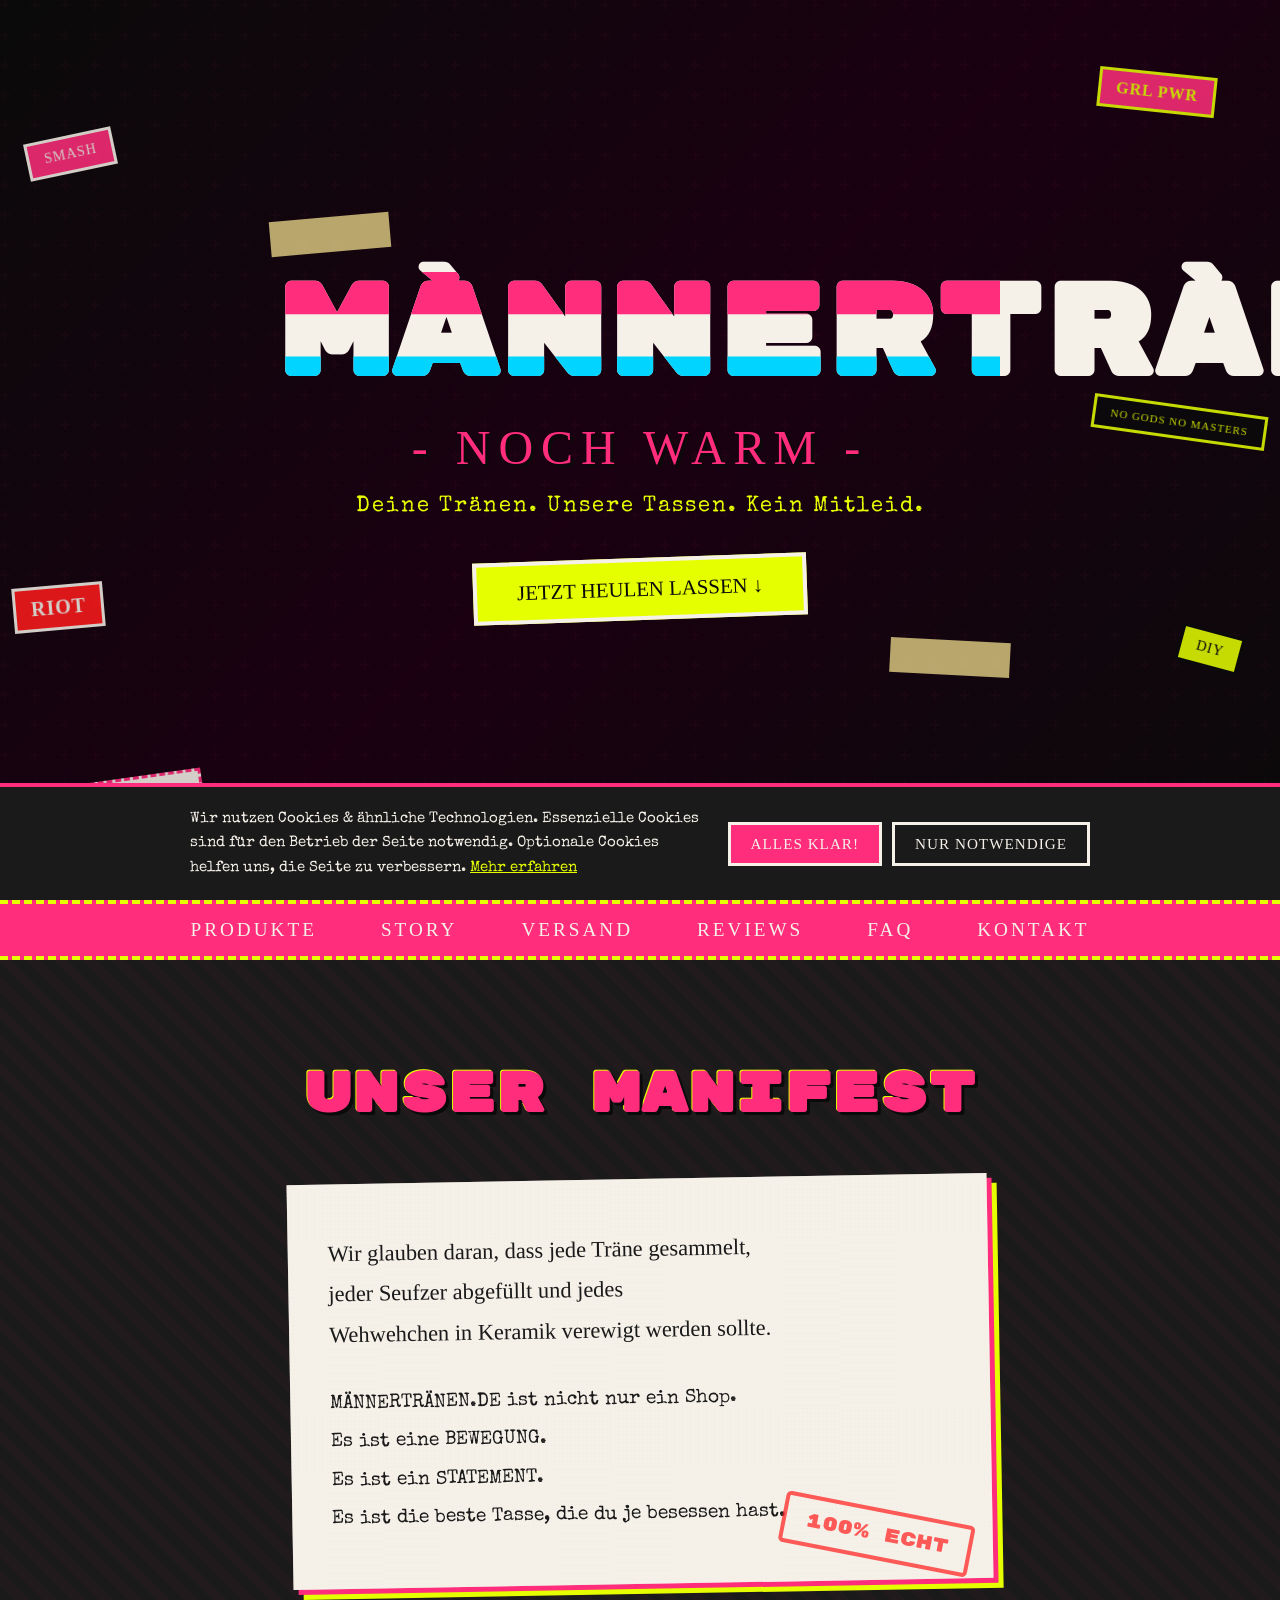
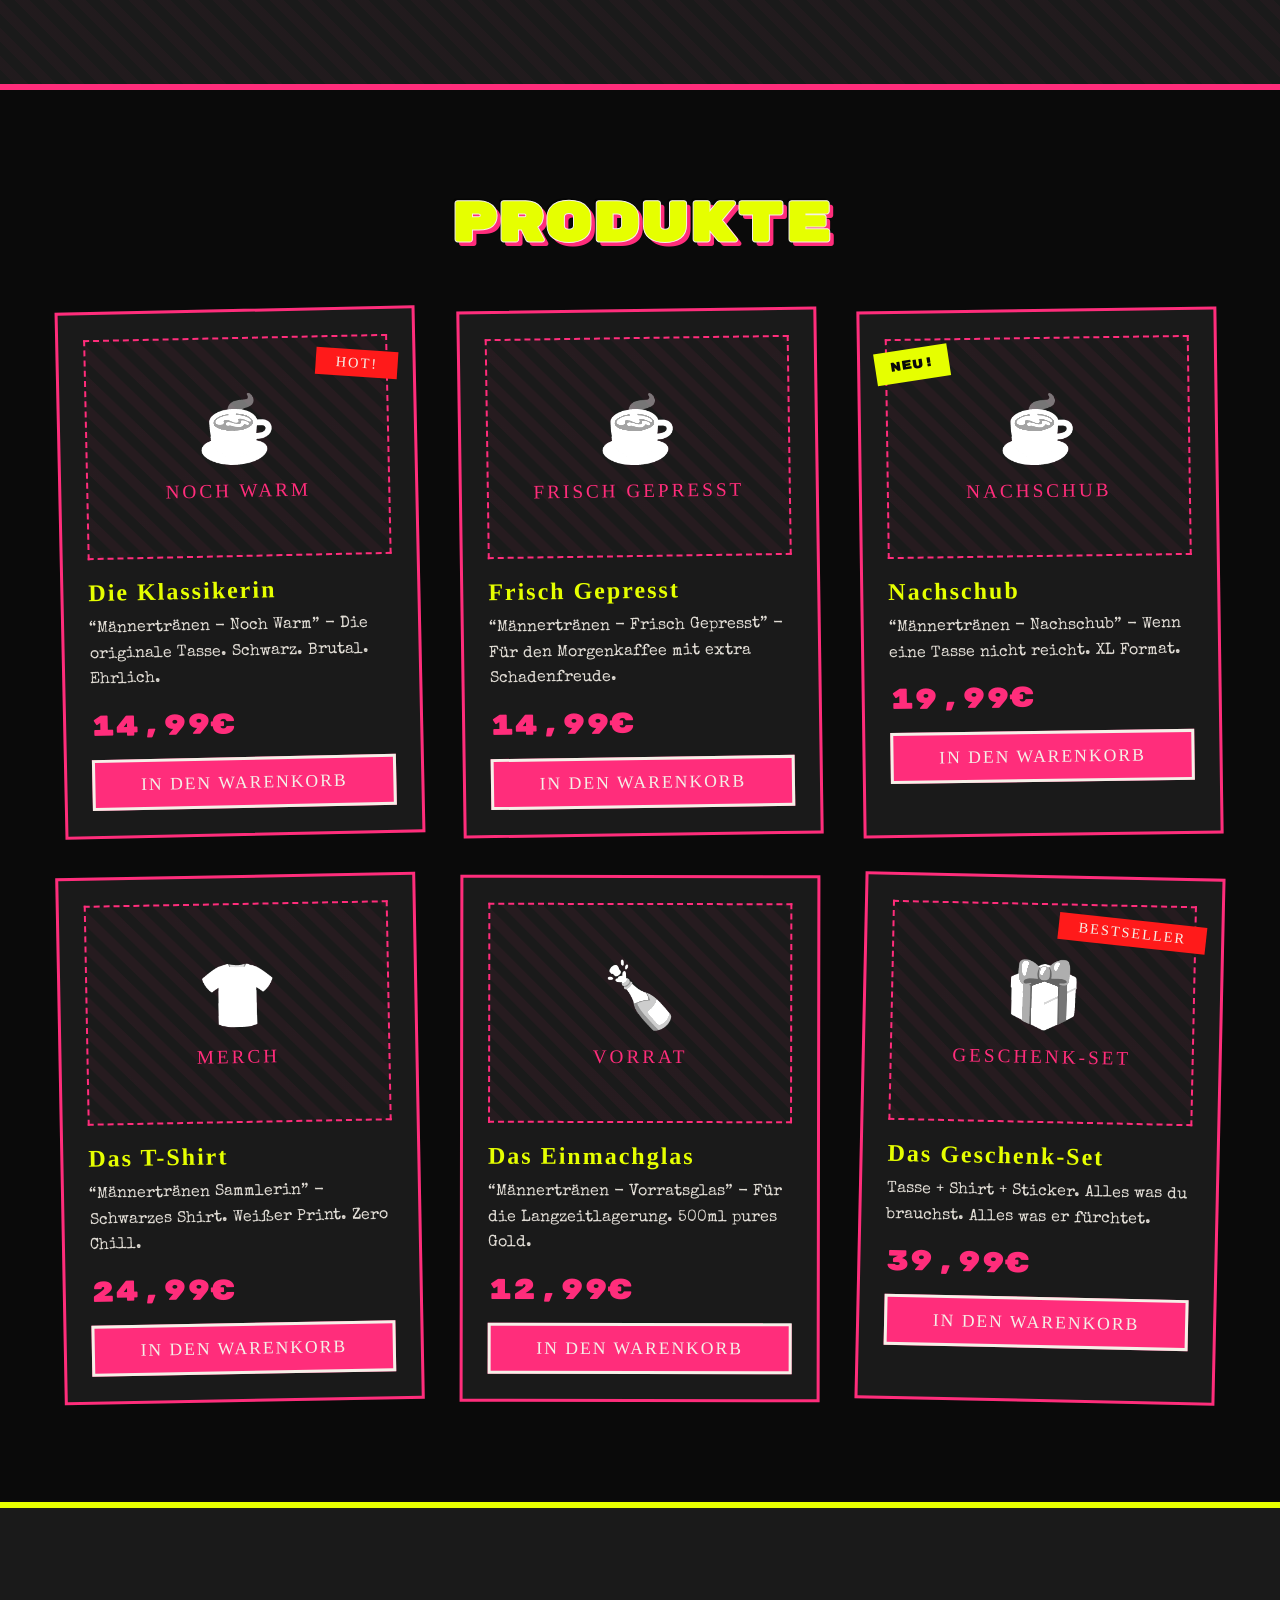
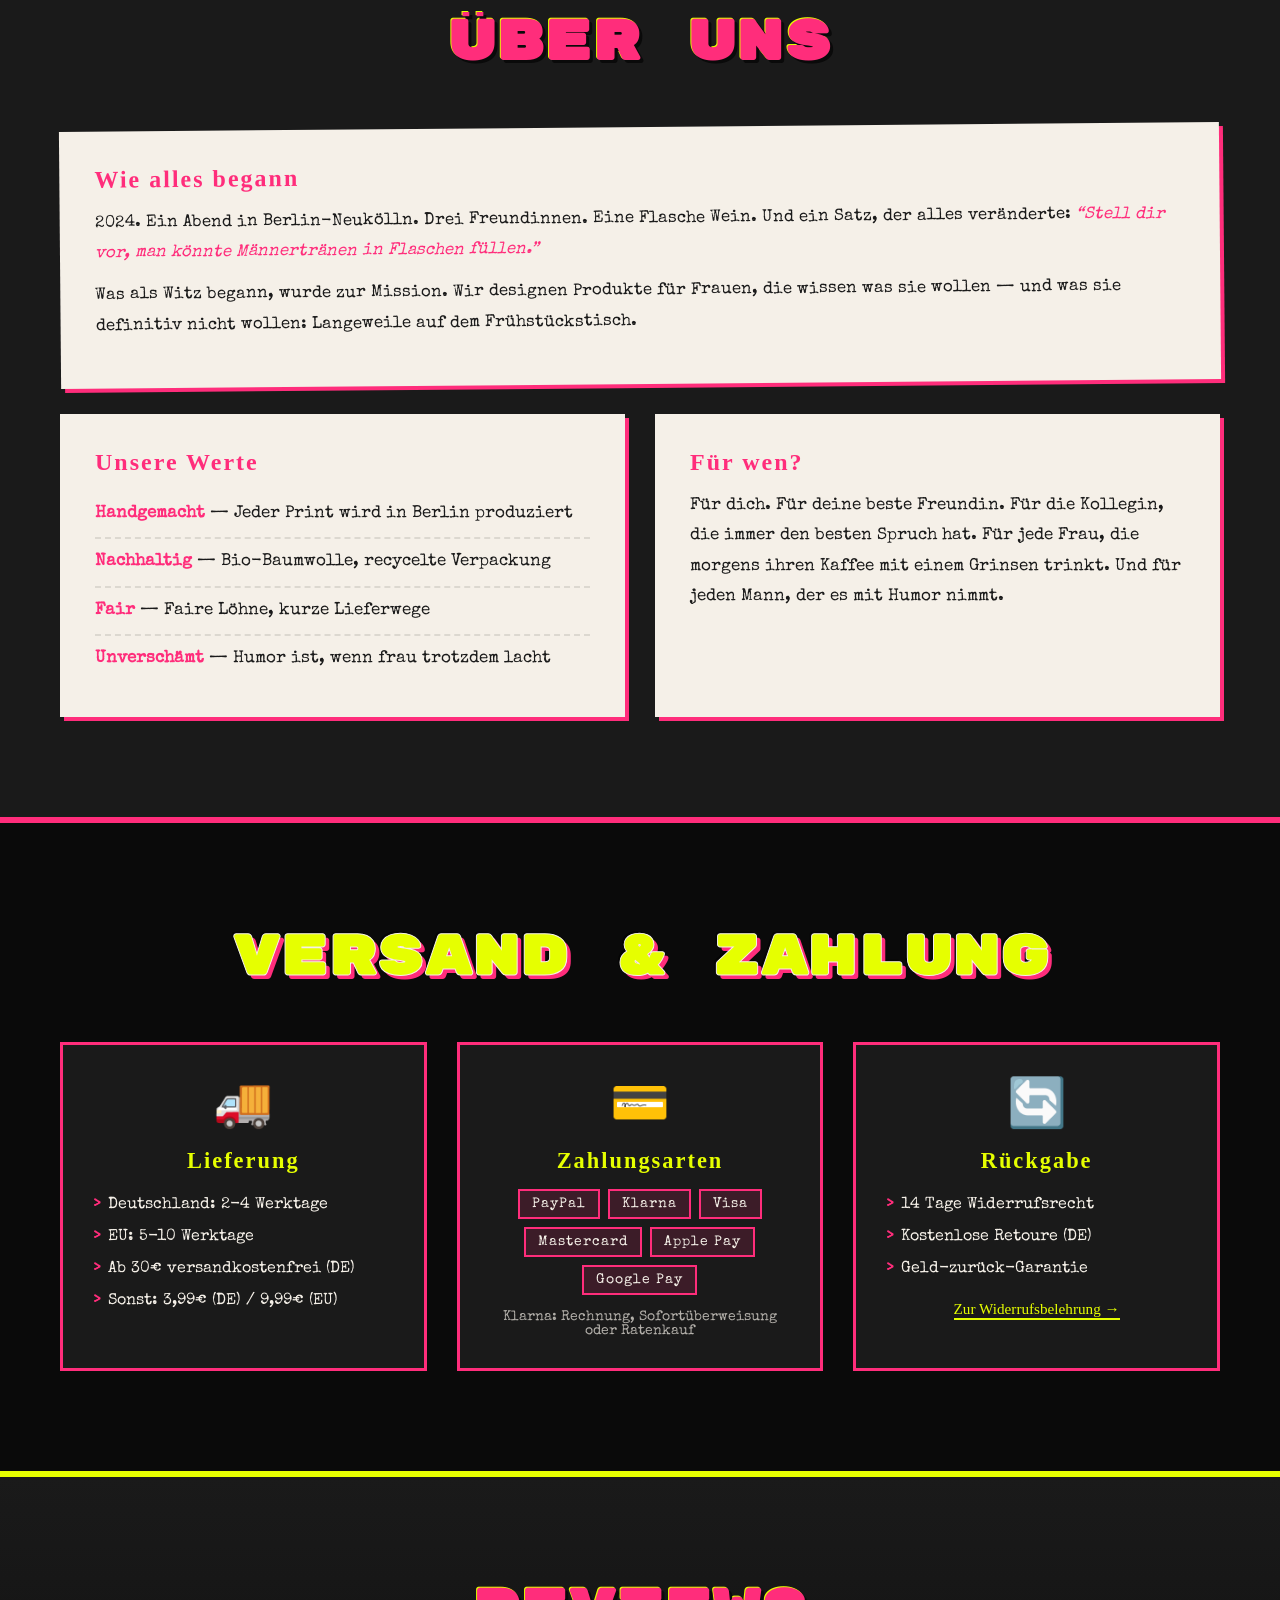
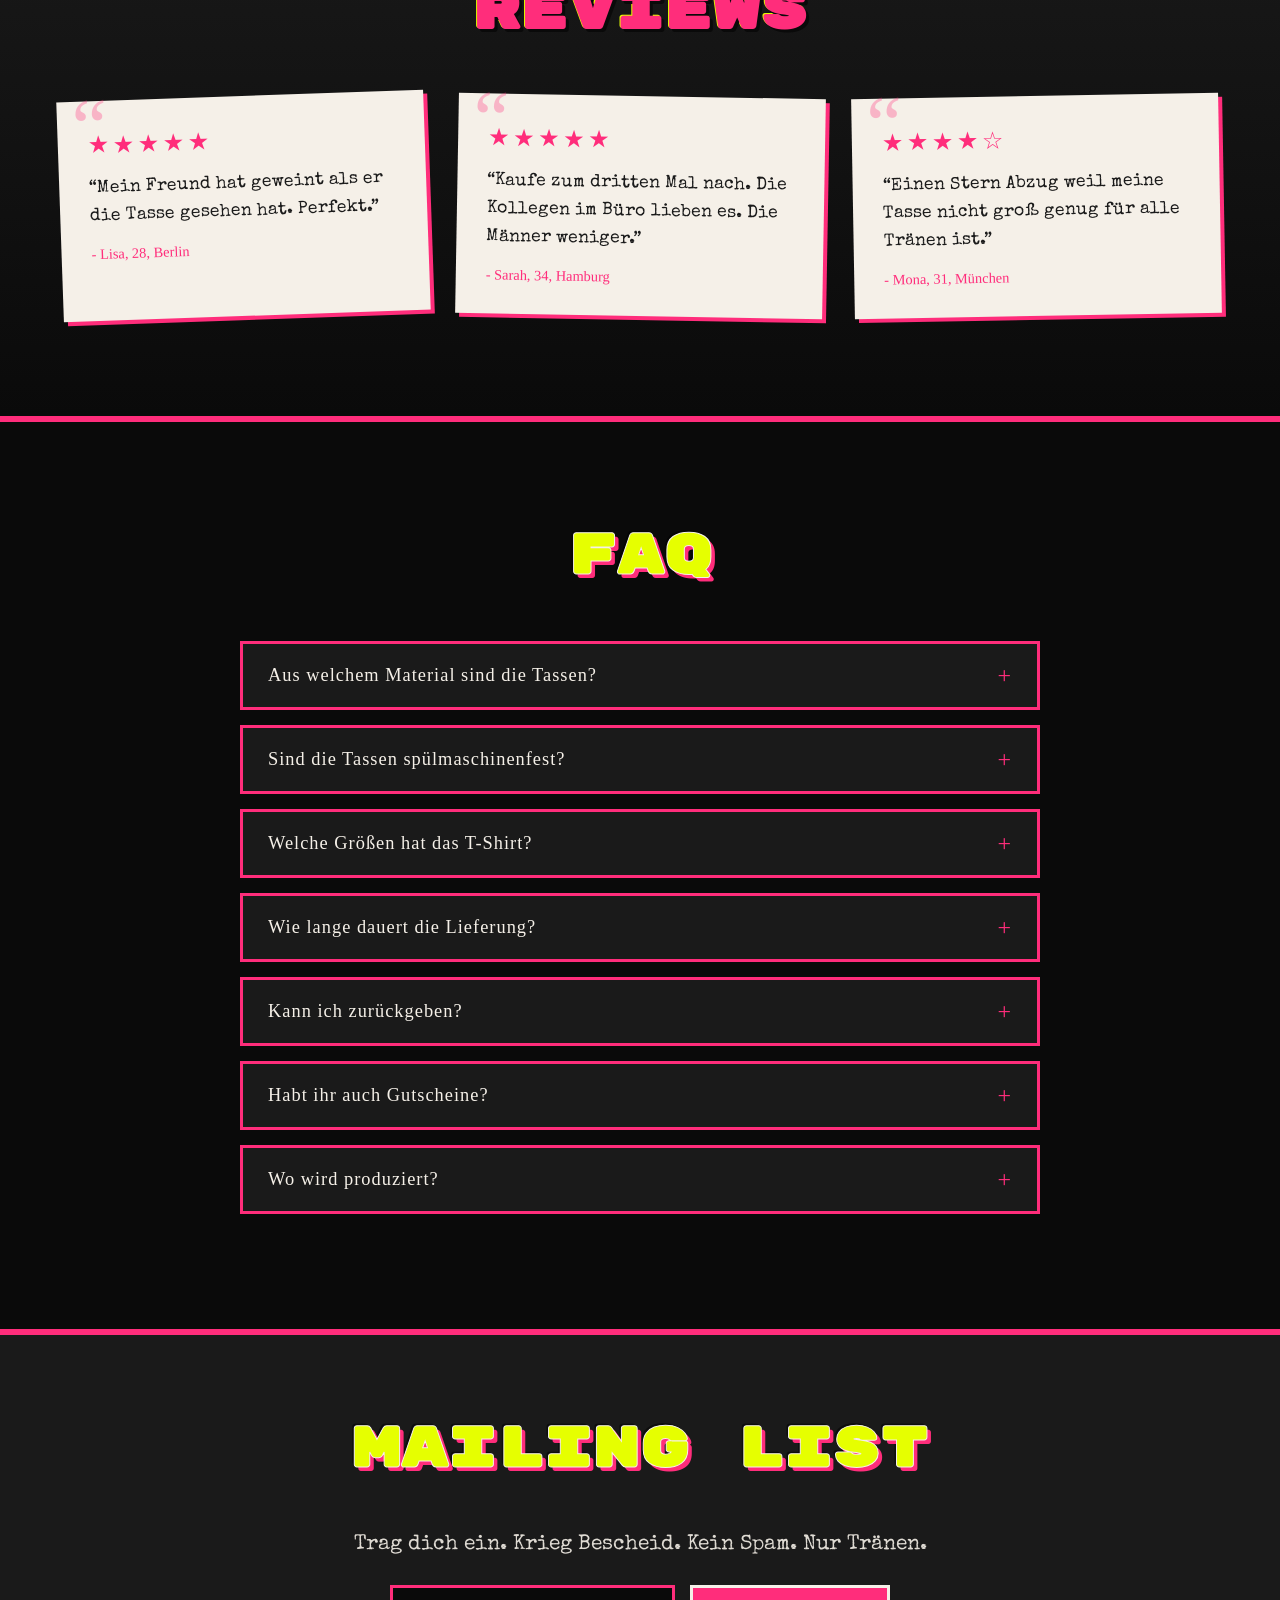
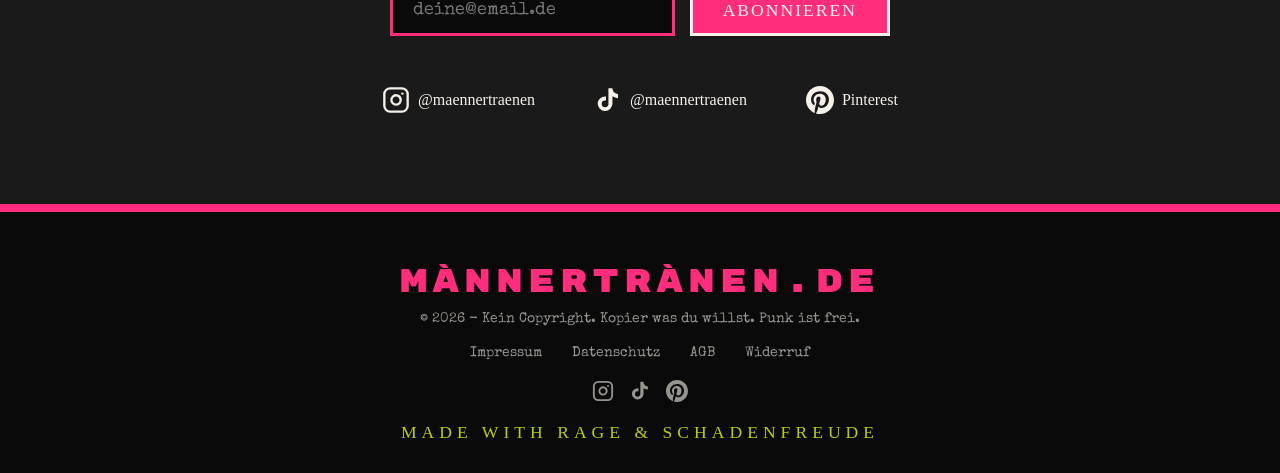
==== commit 373b7dc4: "Fix mobile responsive layout: hamburger nav, fluid sizing, touch-friendly UI - Add hamburger menu fo" ====
--- a/index.html
+++ b/index.html
@@ -65,7 +65,12 @@
 
     <!-- NAV -->
     <nav class="punk-nav">
-        <ul>
+        <button class="nav-toggle" id="nav-toggle" aria-label="Menu" aria-expanded="false">
+            <span></span>
+            <span></span>
+            <span></span>
+        </button>
+        <ul id="nav-menu">
             <li><a href="#produkte">PRODUKTE</a></li>
             <li><a href="#story">STORY</a></li>
             <li><a href="#versand">VERSAND</a></li>
--- a/style.css
+++ b/style.css
@@ -1307,63 +1307,344 @@
     color: var(--white);
 }
 
+/* --- MOBILE NAV HAMBURGER --- */
+.nav-toggle {
+    display: none;
+    background: none;
+    border: none;
+    cursor: pointer;
+    padding: 5px;
+    margin: 0 auto;
+}
+
+.nav-toggle span {
+    display: block;
+    width: 28px;
+    height: 3px;
+    background: var(--white);
+    margin: 5px 0;
+    border-radius: 2px;
+    transition: all 0.3s ease;
+}
+
+.nav-toggle.active span:nth-child(1) {
+    transform: rotate(45deg) translate(5px, 6px);
+}
+
+.nav-toggle.active span:nth-child(2) {
+    opacity: 0;
+}
+
+.nav-toggle.active span:nth-child(3) {
+    transform: rotate(-45deg) translate(5px, -6px);
+}
+
 /* --- RESPONSIVE --- */
 @media (max-width: 768px) {
+    /* Hero */
+    .hero {
+        min-height: 85vh;
+    }
+
     .hero-inner {
-        padding: 20px;
+        padding: 20px 15px;
+    }
+
+    .glitch {
+        font-size: clamp(2rem, 12vw, 4rem);
+        word-break: break-word;
+    }
+
+    .tagline {
+        font-size: clamp(1.2rem, 4vw, 1.8rem);
+        letter-spacing: 3px;
+    }
+
+    .subtitle {
+        font-size: 1rem;
+        letter-spacing: 1px;
+        margin-bottom: 25px;
+    }
+
+    .cta-btn {
+        font-size: 1.1rem;
+        padding: 12px 25px;
     }
 
     .tape {
         display: none;
     }
 
+    /* Nav - Hamburger */
+    .nav-toggle {
+        display: block;
+    }
+
+    .punk-nav {
+        padding: 10px 0;
+    }
+
+    .punk-nav ul {
+        display: none;
+        flex-direction: column;
+        align-items: center;
+        gap: 5px;
+        padding: 10px 0 5px;
+    }
+
+    .punk-nav ul.open {
+        display: flex;
+    }
+
+    .punk-nav a {
+        font-size: 1rem;
+        padding: 8px 20px;
+        letter-spacing: 2px;
+        display: block;
+        width: 100%;
+        text-align: center;
+    }
+
+    /* Sections - reduce padding */
+    .manifest-section,
+    .products-section,
+    .story-section,
+    .shipping-section,
+    .reviews-section,
+    .faq-section {
+        padding: 60px 0;
+    }
+
+    .contact-section {
+        padding: 50px 0;
+    }
+
+    .section-title {
+        font-size: clamp(1.5rem, 6vw, 2.5rem);
+        margin-bottom: 30px;
+    }
+
+    /* Manifest */
     .zine-page {
         transform: rotate(0deg);
-        padding: 30px 20px;
-    }
-
+        padding: 25px 18px;
+    }
+
+    .handwritten {
+        font-size: 1.15rem;
+        line-height: 1.6;
+    }
+
+    .typewriter {
+        font-size: 1rem;
+        line-height: 1.7;
+    }
+
+    .stamp {
+        font-size: 0.9rem;
+        padding: 6px 12px;
+    }
+
+    /* Products */
     .product-grid {
         grid-template-columns: 1fr;
-    }
-
+        gap: 25px;
+    }
+
+    .product-card {
+        padding: 18px;
+        transform: rotate(0deg) !important;
+    }
+
+    .product-placeholder {
+        height: 180px;
+    }
+
+    .price {
+        font-size: 1.4rem;
+    }
+
+    .buy-btn {
+        padding: 10px 20px;
+        font-size: 1rem;
+    }
+
+    /* Story */
     .story-grid {
         grid-template-columns: 1fr;
     }
 
     .story-card-main {
         grid-column: 1;
-    }
-
+        transform: rotate(0deg);
+    }
+
+    .story-card {
+        padding: 25px 20px;
+        transform: rotate(0deg) !important;
+    }
+
+    .story-card h3 {
+        font-size: 1.3rem;
+    }
+
+    .story-card p {
+        font-size: 0.95rem;
+    }
+
+    /* Shipping */
     .shipping-grid {
         grid-template-columns: 1fr;
-    }
-
+        gap: 20px;
+    }
+
+    .shipping-card {
+        padding: 25px 20px;
+    }
+
+    .payment-methods {
+        gap: 6px;
+    }
+
+    .payment-badge {
+        font-size: 0.8rem;
+        padding: 5px 8px;
+    }
+
+    /* Reviews */
     .reviews-grid {
         grid-template-columns: 1fr;
     }
 
-    .punk-nav ul {
+    .review-card {
+        padding: 25px 20px;
+        transform: rotate(0deg) !important;
+    }
+
+    /* FAQ */
+    .faq-item summary {
+        font-size: 1rem;
+        padding: 14px 18px;
+    }
+
+    .faq-item p {
+        padding: 0 18px 15px;
+        font-size: 0.9rem;
+    }
+
+    /* Contact / Newsletter */
+    .contact-text {
+        font-size: 1.1rem;
+    }
+
+    .newsletter-form {
+        flex-direction: column;
+        align-items: stretch;
+    }
+
+    .newsletter-form input[type="email"] {
+        min-width: 0;
+        width: 100%;
+    }
+
+    .newsletter-form .buy-btn {
+        width: 100%;
+    }
+
+    /* Social */
+    .social-links {
+        flex-direction: column;
+        align-items: center;
         gap: 10px;
     }
 
-    .punk-nav a {
+    .social-link {
         font-size: 0.9rem;
-        padding: 5px 10px;
+        padding: 6px 10px;
+    }
+
+    /* Cookie Banner */
+    .cookie-banner {
+        padding: 15px;
     }
 
     .cookie-inner {
         flex-direction: column;
         text-align: center;
+        gap: 12px;
+    }
+
+    .cookie-text {
+        min-width: 0;
+        font-size: 0.85rem;
     }
 
     .cookie-buttons {
         width: 100%;
         justify-content: center;
-    }
-
+        flex-direction: column;
+        gap: 8px;
+    }
+
+    .cookie-btn {
+        width: 100%;
+        padding: 10px 15px;
+        font-size: 0.85rem;
+    }
+
+    /* Cart */
     .cart-drawer {
         width: 100%;
         max-width: 100vw;
         right: -100%;
     }
-}
+
+    /* Footer */
+    .footer-logo {
+        font-size: 1.4rem;
+        letter-spacing: 3px;
+    }
+
+    .footer-links {
+        flex-direction: column;
+        gap: 12px;
+    }
+
+    .footer-links a {
+        font-size: 1rem;
+    }
+
+    .footer-slogan {
+        font-size: 0.9rem;
+        letter-spacing: 3px;
+    }
+}
+
+/* Extra small devices (under 380px) */
+@media (max-width: 380px) {
+    .glitch {
+        font-size: 2rem;
+    }
+
+    .tagline {
+        letter-spacing: 2px;
+        font-size: 1.1rem;
+    }
+
+    .cta-btn {
+        font-size: 1rem;
+        padding: 10px 20px;
+    }
+
+    .product-card h3 {
+        font-size: 1.2rem;
+    }
+
+    .price {
+        font-size: 1.2rem;
+    }
+
+    .section-title {
+        font-size: 1.4rem;
+    }
+}
